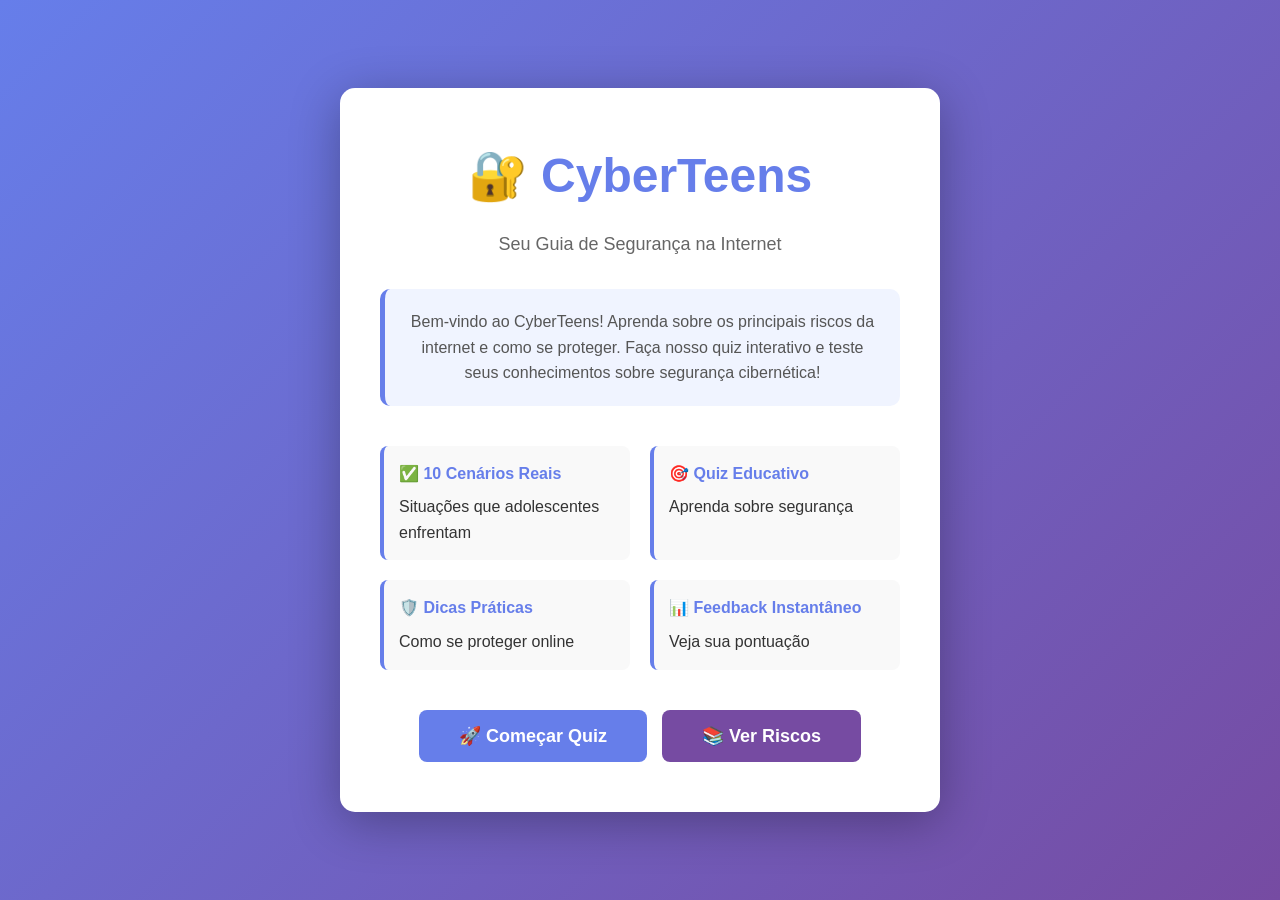
==== index.html @ f378f762 "Dando a base do projeto" ====
<!DOCTYPE html>
<html lang="pt-BR">
<head>
    <link rel="stylesheet" href="style.css">
    <meta charset="UTF-8">
    <meta name="viewport" content="width=device-width, initial-scale=1.0">
    <title>CyberTeens - Segurança na Internet</title>
    <style>
        * {
            margin: 0;
            padding: 0;
            box-sizing: border-box;
        }
        body {
            font-family: 'Arial', sans-serif;
            background: linear-gradient(135deg, #667eea 0%, #764ba2 100%);
            min-height: 100vh;
            display: flex;
            justify-content: center;
            align-items: center;
            padding: 20px;
        }
        .container {
            text-align: center;
            background: white;
            border-radius: 15px;
            box-shadow: 0 10px 50px rgba(0,0,0,0.3);
            padding: 50px 40px;
            max-width: 600px;
        }
        h1 {
            color: #667eea;
            font-size: 48px;
            margin-bottom: 15px;
        }
        .subtitle {
            color: #666;
            font-size: 18px;
            margin-bottom: 30px;
        }
        .description {
            color: #555;
            font-size: 16px;
            line-height: 1.6;
            margin-bottom: 40px;
            background: #f0f4ff;
            padding: 20px;
            border-radius: 10px;
            border-left: 5px solid #667eea;
        }
        .features {
            text-align: left;
            margin-bottom: 40px;
            display: grid;
            grid-template-columns: 1fr 1fr;
            gap: 20px;
        }
        .feature {
            padding: 15px;
            background: #f9f9f9;
            border-radius: 8px;
            border-left: 4px solid #667eea;
        }
        .feature strong {
            color: #667eea;
            display: block;
            margin-bottom: 8px;
        }
        .button-group {
            display: flex;
            gap: 15px;
            justify-content: center;
            flex-wrap: wrap;
        }
        button {
            padding: 15px 40px;
            font-size: 18px;
            border: none;
            border-radius: 8px;
            cursor: pointer;
            transition: all 0.3s;
            font-weight: bold;
        }
        .btn-start {
            background: #667eea;
            color: white;
        }
        .btn-start:hover {
            background: #5568d3;
            transform: translateY(-3px);
            box-shadow: 0 5px 20px rgba(102, 126, 234, 0.4);
        }
        .btn-info {
            background: #764ba2;
            color: white;
        }
        .btn-info:hover {
            background: #653a7a;
            transform: translateY(-3px);
        }
        @media (max-width: 400px) {
            h1 {
                font-size: 36px;
            }
            .features {
                grid-template-columns: 1fr;
            }
        }
    </style>
</head>
<body>
    <div class="container">
        <h1>🔐 CyberTeens</h1>
        <p class="subtitle">Seu Guia de Segurança na Internet</p>
        
        <div class="description">
            Bem-vindo ao CyberTeens! Aprenda sobre os principais riscos da internet e como se proteger. 
            Faça nosso quiz interativo e teste seus conhecimentos sobre segurança cibernética!
        </div>
        
        <div class="features">
            <div class="feature">
                <strong>✅ 10 Cenários Reais</strong>
                Situações que adolescentes enfrentam
            </div>
            <div class="feature">
                <strong>🎯 Quiz Educativo</strong>
                Aprenda sobre segurança
            </div>
            <div class="feature">
                <strong>🛡️ Dicas Práticas</strong>
                Como se proteger online
            </div>
            <div class="feature">
                <strong>📊 Feedback Instantâneo</strong>
                Veja sua pontuação
            </div>
        </div>
        
        <div class="button-group">
            <button class="btn-start" onclick="window.location.href='quiz.html'">🚀 Começar Quiz</button>
            <button class="btn-info" onclick="window.location.href='riscos_ciberneticos.md'">📚 Ver Riscos</button>
        </div>
    </div>
</body>
</html>
---- style.css ----
/* ===== RESET E ESTILO GLOBAL ===== */
* {
    margin: 0;
    padding: 0;
    box-sizing: border-box;
}

html {
    scroll-behavior: smooth;
}

body {
    font-family: 'Segoe UI', Tahoma, Geneva, Verdana, sans-serif;
    line-height: 1.6;
    color: #333;
    background: linear-gradient(135deg, #667eea 0%, #764ba2 100%);
    min-height: 100vh;
}

/* ===== TIPOGRAFIA ===== */
h1, h2, h3, h4, h5, h6 {
    font-weight: 700;
    margin-bottom: 1rem;
}

h1 {
    font-size: 2.5rem;
    color: #667eea;
}

h2 {
    font-size: 2rem;
    color: #764ba2;
}

p {
    margin-bottom: 1rem;
}

/* ===== BOTÕES ===== */
button, .btn {
    display: inline-block;
    padding: 12px 28px;
    border: none;
    border-radius: 8px;
    font-size: 16px;
    font-weight: 600;
    cursor: pointer;
    transition: all 0.3s ease;
    text-decoration: none;
}

button:hover, .btn:hover {
    transform: translateY(-2px);
    box-shadow: 0 5px 15px rgba(0,0,0,0.2);
}

button:active, .btn:active {
    transform: translateY(0);
}

.btn-primary {
    background: #667eea;
    color: white;
}

.btn-primary:hover {
    background: #5568d3;
}

.btn-secondary {
    background: #764ba2;
    color: white;
}

.btn-secondary:hover {
    background: #653a7a;
}

.btn-success {
    background: #4caf50;
    color: white;
}

.btn-success:hover {
    background: #45a049;
}

.btn-danger {
    background: #f44336;
    color: white;
}

.btn-danger:hover {
    background: #da190b;
}

/* ===== CONTAINER ===== */
.container {
    max-width: 1200px;
    margin: 0 auto;
    padding: 0 20px;
}

/* ===== CARDS ===== */
.card {
    background: white;
    border-radius: 12px;
    padding: 24px;
    box-shadow: 0 4px 12px rgba(0,0,0,0.1);
    transition: all 0.3s ease;
}

.card:hover {
    box-shadow: 0 8px 24px rgba(0,0,0,0.15);
    transform: translateY(-2px);
}

/* ===== INPUTS ===== */
input[type="text"],
input[type="email"],
input[type="password"],
input[type="number"],
textarea,
select {
    width: 100%;
    padding: 12px;
    border: 2px solid #ddd;
    border-radius: 6px;
    font-size: 14px;
    font-family: inherit;
    transition: border-color 0.3s;
    margin-bottom: 10px;
}

input[type="text"]:focus,
input[type="email"]:focus,
input[type="password"]:focus,
input[type="number"]:focus,
textarea:focus,
select:focus {
    outline: none;
    border-color: #667eea;
    box-shadow: 0 0 0 3px rgba(102, 126, 234, 0.1);
}

/* ===== CORES DE FUNDO ===== */
.bg-primary {
    background: #667eea;
    color: white;
}

.bg-secondary {
    background: #764ba2;
    color: white;
}

.bg-success {
    background: #d4edda;
    color: #155724;
    border: 1px solid #c3e6cb;
}

.bg-danger {
    background: #f8d7da;
    color: #721c24;
    border: 1px solid #f5c6cb;
}

.bg-warning {
    background: #fff3cd;
    color: #856404;
    border: 1px solid #ffeaa7;
}

.bg-info {
    background: #d1ecf1;
    color: #0c5460;
    border: 1px solid #bee5eb;
}

/* ===== UTILITÁRIOS ===== */
.text-center {
    text-align: center;
}

.text-left {
    text-align: left;
}

.text-right {
    text-align: right;
}

.mt-1 { margin-top: 0.5rem; }
.mt-2 { margin-top: 1rem; }
.mt-3 { margin-top: 1.5rem; }
.mt-4 { margin-top: 2rem; }

.mb-1 { margin-bottom: 0.5rem; }
.mb-2 { margin-bottom: 1rem; }
.mb-3 { margin-bottom: 1.5rem; }
.mb-4 { margin-bottom: 2rem; }

.p-1 { padding: 0.5rem; }
.p-2 { padding: 1rem; }
.p-3 { padding: 1.5rem; }
.p-4 { padding: 2rem; }

.hidden {
    display: none !important;
}

.visible {
    display: block !important;
}

/* ===== ANIMAÇÕES ===== */
@keyframes fadeIn {
    from {
        opacity: 0;
        transform: translateY(10px);
    }
    to {
        opacity: 1;
        transform: translateY(0);
    }
}

@keyframes slideIn {
    from {
        opacity: 0;
        transform: translateX(-20px);
    }
    to {
        opacity: 1;
        transform: translateX(0);
    }
}

@keyframes pulse {
    0%, 100% {
        opacity: 1;
    }
    50% {
        opacity: 0.7;
    }
}

.fade-in {
    animation: fadeIn 0.5s ease;
}

.slide-in {
    animation: slideIn 0.5s ease;
}

.pulse {
    animation: pulse 2s ease infinite;
}

/* ===== RESPONSIVIDADE ===== */
@media (max-width: 768px) {
    h1 {
        font-size: 2rem;
    }

    h2 {
        font-size: 1.5rem;
    }

    button, .btn {
        padding: 10px 20px;
        font-size: 14px;
    }

    .container {
        padding: 0 15px;
    }
}

@media (max-width: 480px) {
    body {
        font-size: 14px;
    }

    h1 {
        font-size: 1.5rem;
    }

    h2 {
        font-size: 1.2rem;
    }

    button, .btn {
        width: 100%;
        padding: 12px;
        font-size: 14px;
    }
}
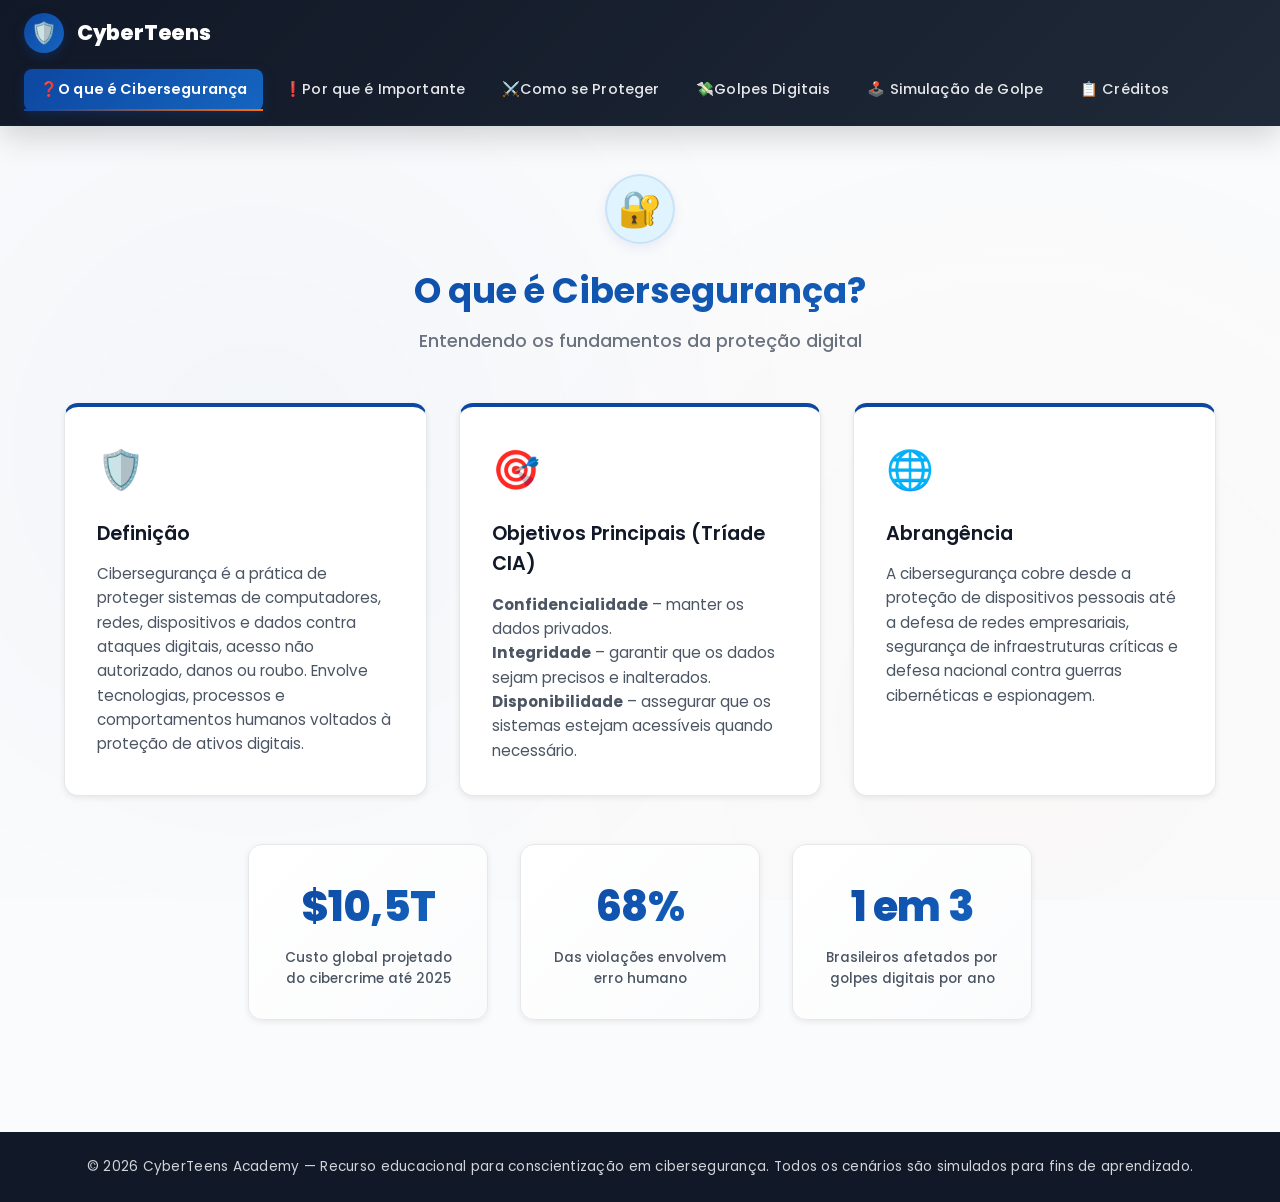
==== commit 88733bda: "feat: add two new challenging game modes (Romance Scam and Fake Giveaway) - Add simulation-data-4.js" ====
--- a/index.html
+++ b/index.html
@@ -1,146 +1,341 @@
 <!DOCTYPE html>
 <html lang="pt-BR">
 <head>
-    <link rel="stylesheet" href="style.css">
     <meta charset="UTF-8">
     <meta name="viewport" content="width=device-width, initial-scale=1.0">
-    <title>CyberTeens - Segurança na Internet</title>
-    <style>
-        * {
-            margin: 0;
-            padding: 0;
-            box-sizing: border-box;
-        }
-        body {
-            font-family: 'Arial', sans-serif;
-            background: linear-gradient(135deg, #667eea 0%, #764ba2 100%);
-            min-height: 100vh;
-            display: flex;
-            justify-content: center;
-            align-items: center;
-            padding: 20px;
-        }
-        .container {
-            text-align: center;
-            background: white;
-            border-radius: 15px;
-            box-shadow: 0 10px 50px rgba(0,0,0,0.3);
-            padding: 50px 40px;
-            max-width: 600px;
-        }
-        h1 {
-            color: #667eea;
-            font-size: 48px;
-            margin-bottom: 15px;
-        }
-        .subtitle {
-            color: #666;
-            font-size: 18px;
-            margin-bottom: 30px;
-        }
-        .description {
-            color: #555;
-            font-size: 16px;
-            line-height: 1.6;
-            margin-bottom: 40px;
-            background: #f0f4ff;
-            padding: 20px;
-            border-radius: 10px;
-            border-left: 5px solid #667eea;
-        }
-        .features {
-            text-align: left;
-            margin-bottom: 40px;
-            display: grid;
-            grid-template-columns: 1fr 1fr;
-            gap: 20px;
-        }
-        .feature {
-            padding: 15px;
-            background: #f9f9f9;
-            border-radius: 8px;
-            border-left: 4px solid #667eea;
-        }
-        .feature strong {
-            color: #667eea;
-            display: block;
-            margin-bottom: 8px;
-        }
-        .button-group {
-            display: flex;
-            gap: 15px;
-            justify-content: center;
-            flex-wrap: wrap;
-        }
-        button {
-            padding: 15px 40px;
-            font-size: 18px;
-            border: none;
-            border-radius: 8px;
-            cursor: pointer;
-            transition: all 0.3s;
-            font-weight: bold;
-        }
-        .btn-start {
-            background: #667eea;
-            color: white;
-        }
-        .btn-start:hover {
-            background: #5568d3;
-            transform: translateY(-3px);
-            box-shadow: 0 5px 20px rgba(102, 126, 234, 0.4);
-        }
-        .btn-info {
-            background: #764ba2;
-            color: white;
-        }
-        .btn-info:hover {
-            background: #653a7a;
-            transform: translateY(-3px);
-        }
-        @media (max-width: 400px) {
-            h1 {
-                font-size: 36px;
-            }
-            .features {
-                grid-template-columns: 1fr;
-            }
-        }
-    </style>
+    <title>Segurança Digital | Guia Acadêmico</title>
+    <link rel="stylesheet" href="./css/base.css">
+    <link rel="stylesheet" href="./css/navbar.css">
+    <link rel="stylesheet" href="./css/components.css">
+    <link rel="stylesheet" href="./css/simulation.css">
+    <link rel="stylesheet" href="./css/responsive.css">
+    <link rel="stylesheet" href="./css/credits.css">
 </head>
+
 <body>
-    <div class="container">
-        <h1>🔐 CyberTeens</h1>
-        <p class="subtitle">Seu Guia de Segurança na Internet</p>
-        
-        <div class="description">
-            Bem-vindo ao CyberTeens! Aprenda sobre os principais riscos da internet e como se proteger. 
-            Faça nosso quiz interativo e teste seus conhecimentos sobre segurança cibernética!
+
+    <!-- ── NAVEGAÇÃO ─────────────────────────────── -->
+    <nav class="navbar" role="navigation" aria-label="Navegação principal">
+        <div class="logo">
+            <div class="shield-icon">🛡️</div>
+            <span>CyberTeens</span>
         </div>
-        
-        <div class="features">
-            <div class="feature">
-                <strong>✅ 10 Cenários Reais</strong>
-                Situações que adolescentes enfrentam
-            </div>
-            <div class="feature">
-                <strong>🎯 Quiz Educativo</strong>
-                Aprenda sobre segurança
-            </div>
-            <div class="feature">
-                <strong>🛡️ Dicas Práticas</strong>
-                Como se proteger online
-            </div>
-            <div class="feature">
-                <strong>📊 Feedback Instantâneo</strong>
-                Veja sua pontuação
-            </div>
-        </div>
-        
-        <div class="button-group">
-            <button class="btn-start" onclick="window.location.href='quiz.html'">🚀 Começar Quiz</button>
-            <button class="btn-info" onclick="window.location.href='riscos_ciberneticos.md'">📚 Ver Riscos</button>
-        </div>
-    </div>
+        <button class="hamburger" id="hamburger" aria-label="Abrir menu" aria-expanded="false">
+            <span></span><span></span><span></span>
+        </button>
+        <ul class="nav-links" id="navLinks">
+            <li><a href="#o-que-e" data-page="o-que-e" class="active">❓O que é Cibersegurança</a></li>
+            <li><a href="#importancia" data-page="importancia">❗Por que é Importante</a></li>
+            <li><a href="#protecao" data-page="protecao">⚔️Como se Proteger</a></li>
+            <li><a href="#golpes" data-page="golpes">💸Golpes Digitais</a></li>
+            <li><a href="simulacao.html">🕹️ Simulação de Golpe</a></li>
+            <li><a href="#creditos" data-page="creditos">📋 Créditos</a></li>
+        </ul>
+    </nav>
+
+    <!-- ── CONTEÚDO PRINCIPAL ────────────────────── -->
+    <main class="main-content" id="mainContent">
+
+        <!-- PÁGINA 1: O que é Cibersegurança -->
+        <section class="page-section active" id="page-o-que-e" data-page="o-que-e">
+            <div class="section-header">
+                <div class="icon-circle" style="background:#e0f4ff;">🔐</div>
+                <h2>O que é Cibersegurança?</h2>
+                <p class="subtitle">Entendendo os fundamentos da proteção digital</p>
+            </div>
+            <div class="cards-grid">
+                <div class="card accent-top">
+                    <span class="card-icon">🛡️</span>
+                    <h3>Definição</h3>
+                    <p>Cibersegurança é a prática de proteger sistemas de computadores, redes, dispositivos e dados
+                        contra ataques digitais, acesso não autorizado, danos ou roubo. Envolve tecnologias, processos e
+                        comportamentos humanos voltados à proteção de ativos digitais.</p>
+                </div>
+                <div class="card accent-top">
+                    <span class="card-icon">🎯</span>
+                    <h3>Objetivos Principais (Tríade CIA)</h3>
+                    <p><strong>Confidencialidade</strong> – manter os dados privados.<br>
+                        <strong>Integridade</strong> – garantir que os dados sejam precisos e inalterados.<br>
+                        <strong>Disponibilidade</strong> – assegurar que os sistemas estejam acessíveis quando
+                        necessário.
+                    </p>
+                </div>
+                <div class="card accent-top">
+                    <span class="card-icon">🌐</span>
+                    <h3>Abrangência</h3>
+                    <p>A cibersegurança cobre desde a proteção de dispositivos pessoais até a defesa de redes
+                        empresariais, segurança de infraestruturas críticas e defesa nacional contra guerras
+                        cibernéticas e espionagem.</p>
+                </div>
+            </div>
+            <div class="stats-row">
+                <div class="stat-box">
+                    <div class="stat-number">$10,5T</div>
+                    <div class="stat-label">Custo global projetado do cibercrime até 2025</div>
+                </div>
+                <div class="stat-box">
+                    <div class="stat-number">68%</div>
+                    <div class="stat-label">Das violações envolvem erro humano</div>
+                </div>
+                <div class="stat-box">
+                    <div class="stat-number">1 em 3</div>
+                    <div class="stat-label">Brasileiros afetados por golpes digitais por ano</div>
+                </div>
+            </div>
+        </section>
+
+        <!-- PÁGINA 2: Por que a Cibersegurança é Importante -->
+        <section class="page-section" id="page-importancia" data-page="importancia">
+            <div class="section-header">
+                <div class="icon-circle" style="background:#fff3e0;">🌍</div>
+                <h2>Por que a Cibersegurança é Importante</h2>
+                <p class="subtitle">Impacto real e os riscos da segurança digital</p>
+            </div>
+            <div class="cards-grid">
+                <div class="card warning-top">
+                    <span class="card-icon">🏦</span>
+                    <h3>Proteção Financeira</h3>
+                    <p>Ataques cibernéticos custam bilhões a empresas e indivíduos anualmente. Ransomware, fraudes e
+                        vazamentos de dados podem esvaziar contas bancárias, destruir empresas e arruinar finanças
+                        pessoais.</p>
+                </div>
+                <div class="card warning-top">
+                    <span class="card-icon">🏥</span>
+                    <h3>Infraestrutura Crítica</h3>
+                    <p>Hospitais, redes de energia, sistemas de água e transportes dependem de sistemas digitais
+                        seguros. Uma única violação pode interromper serviços essenciais e colocar vidas em risco.</p>
+                </div>
+                <div class="card warning-top">
+                    <span class="card-icon">🔒</span>
+                    <h3>Privacidade Pessoal</h3>
+                    <p>Seus dados pessoais — fotos, mensagens, registros de saúde e localização — precisam ser
+                        protegidos de ladrões de identidade, perseguidores e criminosos que exploram informações
+                        expostas.</p>
+                </div>
+                <div class="card warning-top">
+                    <span class="card-icon">🏛️</span>
+                    <h3>Segurança Nacional</h3>
+                    <p>Ataques cibernéticos patrocinados por Estados visam agências governamentais, sistemas de defesa e
+                        infraestrutura eleitoral. A cibersegurança é hoje um pilar da estratégia de defesa nacional.</p>
+                </div>
+            </div>
+        </section>
+
+        <!-- PÁGINA 3: Como se Proteger -->
+        <section class="page-section" id="page-protecao" data-page="protecao">
+            <div class="section-header">
+                <div class="icon-circle" style="background:#e8f5e9;">✅</div>
+                <h2>Como se Proteger</h2>
+                <p class="subtitle">Medidas práticas que todos devem adotar</p>
+            </div>
+            <ul class="tip-list">
+                <li>
+                    <div class="tip-num">1</div>
+                    <div class="tip-content">
+                        <h4>Use Senhas Fortes e Únicas</h4>
+                        <p>Crie senhas com 12+ caracteres combinando letras, números e símbolos. Nunca reutilize senhas
+                            em contas diferentes. Considere usar um gerenciador de senhas confiável.</p>
+                    </div>
+                </li>
+                <li>
+                    <div class="tip-num">2</div>
+                    <div class="tip-content">
+                        <h4>Ative a Autenticação em Dois Fatores (2FA)</h4>
+                        <p>Adicione uma segunda etapa de verificação — como um código enviado ao celular — em todas as
+                            contas importantes. O 2FA bloqueia 99% dos ataques automatizados.</p>
+                    </div>
+                </li>
+                <li>
+                    <div class="tip-num">3</div>
+                    <div class="tip-content">
+                        <h4>Mantenha os Softwares Atualizados</h4>
+                        <p>Instale atualizações de segurança imediatamente em todos os dispositivos. Softwares
+                            desatualizados contêm vulnerabilidades conhecidas que atacantes exploram ativamente.</p>
+                    </div>
+                </li>
+                <li>
+                    <div class="tip-num">4</div>
+                    <div class="tip-content">
+                        <h4>Desconfie de Mensagens Não Solicitadas</h4>
+                        <p>Não confie em e-mails, SMS ou ligações inesperadas pedindo informações pessoais. Verifique o
+                            remetente por meio de um canal confiável e separado.</p>
+                    </div>
+                </li>
+                <li>
+                    <div class="tip-num">5</div>
+                    <div class="tip-content">
+                        <h4>Verifique as URLs dos Sites</h4>
+                        <p>Antes de inserir dados sensíveis, confirme que a URL começa com <strong>https://</strong> e
+                            corresponde exatamente ao domínio oficial — fique atento a pequenas diferenças de grafia.
+                        </p>
+                    </div>
+                </li>
+                <li>
+                    <div class="tip-num">6</div>
+                    <div class="tip-content">
+                        <h4>Faça Backup dos Seus Dados Regularmente</h4>
+                        <p>Mantenha cópias offline dos arquivos importantes. Em um ataque de ransomware, ter backup
+                            significa que você não precisará pagar para recuperar seus dados.</p>
+                    </div>
+                </li>
+            </ul>
+        </section>
+
+        <!-- PÁGINA 4: Golpes Digitais -->
+        <section class="page-section" id="page-golpes" data-page="golpes">
+            <div class="section-header">
+                <div class="icon-circle" style="background:#fce4ec;">⚠️</div>
+                <h2>Golpes Digitais</h2>
+                <p class="subtitle">Tipos comuns de fraude online e como reconhecê-los</p>
+            </div>
+            <div class="cards-grid">
+                <div class="scam-type-card">
+                    <div class="scam-badge">🎣</div>
+                    <div>
+                        <h4>Phishing</h4>
+                        <p>E-mails ou mensagens fraudulentas que parecem ser de fontes confiáveis, criadas para
+                            enganá-lo e roubar senhas, números de cartão de crédito ou outros dados sensíveis.</p>
+                        <span class="warning-tag">⚠️ Vetor de ataque mais comum</span>
+                    </div>
+                </div>
+                <div class="scam-type-card">
+                    <div class="scam-badge">🎭</div>
+                    <div>
+                        <h4>Engenharia Social</h4>
+                        <p>Manipulação psicológica que explora a confiança humana. Os golpistas podem se passar por
+                            colegas, suporte técnico ou familiares para obter acesso ou informações.</p>
+                        <span class="warning-tag">⚠️ Explora a psicologia humana</span>
+                    </div>
+                </div>
+                <div class="scam-type-card">
+                    <div class="scam-badge">🕸️</div>
+                    <div>
+                        <h4>Sites Falsos</h4>
+                        <p>Sites falsificados que imitam os legítimos (bancos, lojas, portais governamentais) para
+                            roubar credenciais ou dados de pagamento. Sempre verifique a URL com cuidado.</p>
+                        <span class="warning-tag">⚠️ Verifique HTTPS e o domínio correto</span>
+                    </div>
+                </div>
+                <div class="scam-type-card">
+                    <div class="scam-badge">📈</div>
+                    <div>
+                        <h4>Golpes de Investimento e Cripto</h4>
+                        <p>Fraudadores prometem altos retornos com baixo risco, usando plataformas falsas ou esquemas
+                            Ponzi. Uma vez que você deposita, o saque se torna impossível.</p>
+                        <span class="warning-tag">⚠️ "Bom demais para ser verdade"</span>
+                    </div>
+                </div>
+                <div class="scam-type-card">
+                    <div class="scam-badge">📞</div>
+                    <div>
+                        <h4>Golpes de Suporte Técnico</h4>
+                        <p>Golpistas ligam dizendo ser da Microsoft, Apple ou operadora, afirmando que seu dispositivo
+                            está infectado. Eles pedem acesso remoto ou pagamento por reparos falsos.</p>
+                        <span class="warning-tag">⚠️ Empresas legítimas não ligam sem aviso</span>
+                    </div>
+                </div>
+                <div class="scam-type-card">
+                    <div class="scam-badge">💔</div>
+                    <div>
+                        <h4>Golpes Românticos</h4>
+                        <p>Golpistas constroem relacionamentos falsos online para ganhar confiança e depois pedem
+                            dinheiro para emergências, viagens ou investimentos. As vítimas perdem bilhões anualmente.
+                        </p>
+                        <span class="warning-tag">⚠️ Nunca envie dinheiro a quem só conhece online</span>
+                    </div>
+                </div>
+            </div>
+        </section>
+
+        <!-- PÁGINA 5: Créditos -->
+        <section class="page-section" id="page-creditos" data-page="creditos">
+            <div class="section-header">
+                <div class="icon-circle" style="background:#e8e5f5;">📋</div>
+                <h2>Créditos do Projeto</h2>
+                <p class="subtitle">Equipe responsável pelo desenvolvimento deste recurso educacional</p>
+            </div>
+
+            <div class="project-about">
+                <h3>Sobre o Projeto</h3>
+                <p>
+                    Este site foi desenvolvido como parte de um trabalho acadêmico com o objetivo de
+                    conscientizar sobre cibersegurança e golpes digitais. Através de conteúdo informativo
+                    e simulações interativas, buscamos educar o público sobre práticas seguras online.
+                </p>
+            </div>
+
+            <h3 class="team-title">Nossa Equipe</h3>
+            <div class="authors-grid">
+                <!-- Autor 1 -->
+                <div class="author-card">
+                    <div class="author-photo">
+                        <img src="./images/bruno.jpeg" alt="Foto do Autor 1" class="author-img">
+                    </div>
+                    <span class="author-name">Bruno</span>
+                    <span class="author-role">Autor</span>
+                </div>
+                <!-- Autor 2 -->
+                <div class="author-card">
+                    <div class="author-photo">
+                        <img src="./images/diobel.jpeg" alt="Foto do Autor 2" class="author-img">
+                    </div>
+                    <span class="author-name">Diobel</span>
+                    <span class="author-role">Autor</span>
+                </div>
+                <!-- Autor 3 -->
+                <div class="author-card">
+                    <div class="author-photo">
+                        <img src="./images/luana.jpeg" alt="Foto do Autor 3" class="author-img">
+                    </div>
+                    <span class="author-name">Luana</span>
+                    <span class="author-role">Autor</span>
+                </div>
+                <!-- Autor 4 -->
+                <div class="author-card">
+                    <div class="author-photo">
+                        <img src="./images/luis.jpg" alt="Foto do Autor 4" class="author-img">
+                    </div>
+                    <span class="author-name">Luis</span>
+                    <span class="author-role">Autor</span>
+                </div>
+                <!-- Autor 5 -->
+                <div class="author-card">
+                    <div class="author-photo">
+                        <img src="./images/lucas.jpg" alt="Foto do Autor 5" class="author-img">
+                    </div>
+                    <span class="author-name">Lucas</span>
+                    <span class="author-role">Autor</span>
+                </div>
+                <!-- Autor 6 -->
+                <div class="author-card">
+                    <div class="author-photo">
+                        <img src="./images/mateus.jpeg" alt="Foto do Autor 6" class="author-img">
+                    </div>
+                    <span class="author-name">Mateus</span>
+                    <span class="author-role">Autor</span>
+                </div>
+                <!-- Autor 7 -->
+                <div class="author-card">
+                    <div class="author-photo">
+                        <img src="./images/otavio.jpeg" alt="Foto do Autor 7" class="author-img">
+                    </div>
+                    <span class="author-name">Otávio</span>
+                    <span class="author-role">Autor</span>
+                </div>
+            </div>
+        </section>
+
+    </main>
+
+    <!-- ── RODAPÉ ─────────────────────────────────── -->
+    <footer class="site-footer">
+        <p>&copy; 2026 CyberTeens Academy &mdash; Recurso educacional para conscientização em cibersegurança. Todos os
+            cenários são simulados para fins de aprendizado.</p>
+    </footer>
+
+    <script src="./js/navigation.js"></script>
+    <script src="./js/main.js"></script>
+    <script src="./js/menu.js"></script>
 </body>
-</html>     +
+</html>
--- a/css/base.css
+++ b/css/base.css
@@ -0,0 +1,185 @@
+/* ================================================================
+   BASE.CSS — Variáveis de design, reset e estilos globais
+   CyberTeens Academy | Refatorado para Design Autêntico
+   ================================================================ */
+
+@import url('https://fonts.googleapis.com/css2?family=Poppins:wght@400;500;600;700;800&family=IBM+Plex+Mono:wght@400;600&display=swap');
+
+:root {
+    /* Paleta primária — Cibersegurança moderno */
+    --primary:      #0d47a1;      /* Azul profundo */
+    --primary-alt:  #1565c0;      /* Azul claro */
+    --accent:       #ff6f00;      /* Laranja vibrante */
+    --accent-light: #ffb74d;      /* Laranja claro */
+    --success:      #00897b;      /* Teal escuro */
+    --success-light:#26a69a;      /* Teal claro */
+    --danger:       #c62828;      /* Vermelho escuro */
+    --danger-light: #ef5350;      /* Vermelho claro */
+    --white:        #ffffff;
+
+    /* Escala de cinza refinada */
+    --gray-50:  #fafbfc;
+    --gray-100: #f3f4f6;
+    --gray-150: #eef0f5;
+    --gray-200: #e5e7eb;
+    --gray-300: #d1d5db;
+    --gray-400: #9ca3af;
+    --gray-500: #6b7280;
+    --gray-600: #4b5563;
+    --gray-700: #374151;
+    --gray-800: #1f2937;
+    --gray-900: #111827;
+
+    /* Sombras modernizadas */
+    --shadow-xs:  0 1px 2px rgba(0, 0, 0, 0.05);
+    --shadow-sm:  0 2px 6px rgba(0, 0, 0, 0.08);
+    --shadow-md:  0 6px 16px rgba(0, 0, 0, 0.1);
+    --shadow-lg:  0 12px 28px rgba(0, 0, 0, 0.15);
+    --shadow-xl:  0 20px 48px rgba(0, 0, 0, 0.2);
+    --shadow-focus: 0 0 0 3px rgba(13, 71, 161, 0.15);
+
+    /* Border-radius */
+    --radius-sm: 6px;
+    --radius:    10px;
+    --radius-lg: 14px;
+    --radius-xl: 18px;
+    --radius-2xl: 24px;
+
+    /* Transições */
+    --transition-fast: 0.15s cubic-bezier(0.4, 0, 0.2, 1);
+    --transition: 0.25s cubic-bezier(0.4, 0, 0.2, 1);
+    --transition-slow: 0.4s cubic-bezier(0.4, 0, 0.2, 1);
+
+    /* Tipografia — Fonts caracterizadas */
+    --font-display: 'Poppins', -apple-system, BlinkMacSystemFont, 'Segoe UI', sans-serif;
+    --font-body: 'Poppins', -apple-system, BlinkMacSystemFont, 'Segoe UI', sans-serif;
+    --font-mono: 'IBM Plex Mono', 'SF Mono', 'Cascadia Code', monospace;
+}
+
+/* ── RESET GLOBAL ──────────────────────────────────── */
+*, *::before, *::after {
+    margin: 0;
+    padding: 0;
+    box-sizing: border-box;
+}
+
+html {
+    scroll-behavior: smooth;
+    font-size: 16px;
+}
+
+body {
+    font-family: var(--font-body);
+    background: var(--gray-50);
+    color: var(--gray-800);
+    line-height: 1.6;
+    min-height: 100vh;
+    display: flex;
+    flex-direction: column;
+    margin: 0;
+    position: relative;
+    overflow-x: hidden;
+    -webkit-font-smoothing: antialiased;
+    -moz-osx-font-smoothing: grayscale;
+}
+
+/* Padrão de fundo sutil */
+body::before {
+    content: '';
+    position: fixed;
+    top: 0;
+    left: 0;
+    width: 100%;
+    height: 100%;
+    background: 
+        radial-gradient(circle at 20% 50%, rgba(13, 71, 161, 0.03) 0%, transparent 50%),
+        radial-gradient(circle at 80% 80%, rgba(255, 111, 0, 0.02) 0%, transparent 50%);
+    pointer-events: none;
+    z-index: 0;
+}
+
+/* ── CONTEÚDO PRINCIPAL ────────────────────────────– */
+.main-content {
+    flex: 1;
+    max-width: 1200px;
+    width: 100%;
+    margin: 0 auto;
+    padding: 3rem 1.5rem 4rem;
+    position: relative;
+    z-index: 1;
+}
+
+/* ── SEÇÕES DE PÁGINA ──────────────────────────────── */
+.page-section {
+    display: none;
+    animation: fadeSlideIn 0.5s cubic-bezier(0.4, 0, 0.2, 1) forwards;
+}
+
+.page-section.active {
+    display: block;
+}
+
+@keyframes fadeSlideIn {
+    from {
+        opacity: 0;
+        transform: translateY(20px);
+    }
+    to {
+        opacity: 1;
+        transform: translateY(0);
+    }
+}
+
+/* ── CABEÇALHO DE SEÇÃO ────────────────────────────– */
+.section-header {
+    text-align: center;
+    margin-bottom: 3rem;
+    animation: fadeSlideIn 0.5s ease-out;
+}
+
+.section-header .icon-circle {
+    display: inline-flex;
+    align-items: center;
+    justify-content: center;
+    width: 70px;
+    height: 70px;
+    border-radius: 50%;
+    font-size: 2.2rem;
+    margin-bottom: 1.2rem;
+    background: linear-gradient(135deg, rgba(13, 71, 161, 0.08) 0%, rgba(255, 111, 0, 0.08) 100%);
+    border: 2px solid rgba(13, 71, 161, 0.1);
+    box-shadow: 0 4px 12px rgba(13, 71, 161, 0.08);
+    transition: all var(--transition);
+}
+
+.section-header .icon-circle:hover {
+    transform: scale(1.1) rotate(5deg);
+    border-color: rgba(13, 71, 161, 0.2);
+}
+
+.section-header h2 {
+    font-size: 2.2rem;
+    color: var(--gray-900);
+    margin-bottom: 0.5rem;
+    background: linear-gradient(135deg, var(--primary) 0%, var(--primary-alt) 100%);
+    -webkit-background-clip: text;
+    -webkit-text-fill-color: transparent;
+    background-clip: text;
+}
+
+.section-header .subtitle {
+    color: var(--gray-500);
+    font-size: 1.1rem;
+    font-weight: 500;
+}
+
+/* ── RODAPÉ ────────────────────────────────────────– */
+.site-footer {
+    background: var(--gray-900);
+    color: var(--gray-300);
+    text-align: center;
+    padding: 1.5rem;
+    font-size: 0.85rem;
+    letter-spacing: 0.02em;
+    margin-top: auto;
+}
--- a/css/navbar.css
+++ b/css/navbar.css
@@ -0,0 +1,179 @@
+/* ================================================================
+   NAVBAR.CSS — Estilos modernos da barra de navegação
+   CyberTeens Academy | Design Refatorado
+   ================================================================ */
+
+.navbar {
+    background: linear-gradient(135deg, var(--gray-900) 0%, var(--gray-800) 100%);
+    padding: 0.8rem 1.5rem;
+    position: sticky;
+    top: 0;
+    z-index: 1000;
+    box-shadow: var(--shadow-lg);
+    display: flex;
+    align-items: center;
+    justify-content: space-between;
+    min-height: 70px;
+    height: auto;
+    flex-wrap: wrap;
+    gap: 1rem;
+    border-bottom: 2px solid rgba(13, 71, 161, 0.1);
+}
+
+/* ── LOGO ──────────────────────────────────────────– */
+.navbar .logo {
+    display: flex;
+    align-items: center;
+    gap: 0.8rem;
+    color: var(--white);
+    font-weight: 800;
+    font-size: 1.3rem;
+    white-space: nowrap;
+    letter-spacing: -0.01em;
+    text-decoration: none;
+    transition: all var(--transition);
+}
+
+.navbar .logo:hover {
+    transform: scale(1.05);
+}
+
+.navbar .logo .shield-icon {
+    width: 40px;
+    height: 40px;
+    background: linear-gradient(135deg, var(--primary) 0%, var(--primary-alt) 100%);
+    border-radius: 50%;
+    display: flex;
+    align-items: center;
+    justify-content: center;
+    font-size: 1.3rem;
+    flex-shrink: 0;
+    box-shadow: 0 4px 12px rgba(13, 71, 161, 0.3);
+}
+
+/* ── LINKS DE NAVEGAÇÃO ────────────────────────────– */
+.nav-links {
+    display: flex;
+    list-style: none;
+    gap: 0.3rem;
+    flex-wrap: wrap;
+    justify-content: flex-end;
+    margin: 0;
+    align-items: center;
+}
+
+.nav-links li a {
+    display: block;
+    color: var(--gray-200);
+    text-decoration: none;
+    padding: 0.6rem 1rem;
+    border-radius: 8px;
+    font-size: 0.9rem;
+    font-weight: 500;
+    transition: all var(--transition-fast);
+    white-space: nowrap;
+    letter-spacing: 0.01em;
+    position: relative;
+}
+
+.nav-links li a::before {
+    content: '';
+    position: absolute;
+    bottom: 0;
+    left: 0;
+    width: 0;
+    height: 2px;
+    background: linear-gradient(90deg, var(--primary) 0%, var(--accent) 100%);
+    transition: width var(--transition-fast);
+}
+
+.nav-links li a:hover {
+    background: rgba(255, 255, 255, 0.1);
+    color: #fff;
+}
+
+.nav-links li a:hover::before {
+    width: 100%;
+}
+
+.nav-links li a.active {
+    background: linear-gradient(135deg, var(--primary) 0%, var(--primary-alt) 100%);
+    color: #fff;
+    font-weight: 600;
+    box-shadow: 0 4px 12px rgba(13, 71, 161, 0.3);
+}
+
+.nav-links li a.active::before {
+    width: 100%;
+}
+
+/* ── BOTÃO HAMBÚRGUER (mobile) ─────────────────────– */
+.hamburger {
+    display: none;
+    background: none;
+    border: none;
+    cursor: pointer;
+    flex-direction: column;
+    gap: 6px;
+    padding: 8px;
+    z-index: 1001;
+    transition: all var(--transition);
+}
+
+.hamburger span {
+    display: block;
+    width: 24px;
+    height: 2.5px;
+    background: var(--white);
+    border-radius: 2px;
+    transition: all var(--transition-fast);
+    transform-origin: center;
+}
+
+/* Animação do ícone X quando o menu está aberto */
+.hamburger.open span:nth-child(1) {
+    transform: rotate(45deg) translate(8px, 8px);
+}
+
+.hamburger.open span:nth-child(2) {
+    opacity: 0;
+}
+
+.hamburger.open span:nth-child(3) {
+    transform: rotate(-45deg) translate(7px, -6px);
+}
+
+/* Responsividade */
+@media (max-width: 768px) {
+    .navbar {
+        min-height: 60px;
+        padding: 0.6rem 1rem;
+    }
+
+    .hamburger {
+        display: flex;
+    }
+
+    .nav-links {
+        display: none;
+        position: absolute;
+        top: 100%;
+        left: 0;
+        right: 0;
+        flex-direction: column;
+        background: var(--gray-900);
+        gap: 0;
+        border-bottom: 1px solid rgba(13, 71, 161, 0.1);
+        box-shadow: var(--shadow-lg);
+    }
+
+    .nav-links.show {
+        display: flex;
+    }
+
+    .nav-links li a {
+        width: 100%;
+        padding: 0.8rem 1.5rem;
+        border-radius: 0;
+    }
+}
--- a/css/components.css
+++ b/css/components.css
@@ -0,0 +1,262 @@
+/* ================================================================
+   COMPONENTS.CSS — Cards, listas, estatísticas e componentes
+   CyberTeens Academy | Design Refatorado
+   ================================================================ */
+
+/* ── GRID DE CARDS ─────────────────────────────────– */
+.cards-grid {
+    display: grid;
+    grid-template-columns: repeat(auto-fit, minmax(300px, 1fr));
+    gap: 2rem;
+    margin: 2rem 0;
+}
+
+/* ── CARD GENÉRICO ─────────────────────────────────– */
+.card {
+    background: var(--white);
+    border-radius: var(--radius-lg);
+    padding: 2rem;
+    box-shadow: var(--shadow-sm);
+    border: 1px solid var(--gray-200);
+    transition: all var(--transition);
+    position: relative;
+    overflow: hidden;
+    display: flex;
+    flex-direction: column;
+    gap: 0.8rem;
+}
+
+.card::after {
+    content: '';
+    position: absolute;
+    top: 0;
+    left: 0;
+    right: 0;
+    height: 4px;
+    background: linear-gradient(90deg, var(--primary) 0%, var(--primary-alt) 100%);
+    transform: scaleX(0);
+    transform-origin: left;
+    transition: transform var(--transition);
+}
+
+.card:hover {
+    box-shadow: var(--shadow-lg);
+    transform: translateY(-6px);
+    border-color: var(--primary);
+}
+
+.card:hover::after {
+    transform: scaleX(1);
+}
+
+.card .card-icon {
+    font-size: 2.4rem;
+    display: block;
+    margin-bottom: 0.3rem;
+}
+
+.card h3 {
+    font-size: 1.2rem;
+    color: var(--gray-900);
+    margin: 0;
+    font-weight: 600;
+}
+
+.card p {
+    color: var(--gray-600);
+    font-size: 0.95rem;
+    line-height: 1.6;
+    margin: 0;
+}
+
+/* Variantes de borda superior (para compatibilidade) */
+.card.accent-top  { border-top: 4px solid var(--primary); }
+.card.warning-top { border-top: 4px solid var(--danger);  }
+
+/* ── LISTA DE DICAS ────────────────────────────────– */
+.tip-list {
+    list-style: none;
+    display: flex;
+    flex-direction: column;
+    gap: 1.2rem;
+}
+
+.tip-list li {
+    background: var(--white);
+    border-radius: var(--radius-lg);
+    padding: 1.5rem;
+    display: flex;
+    align-items: flex-start;
+    gap: 1.2rem;
+    box-shadow: var(--shadow-sm);
+    border: 1px solid var(--gray-200);
+    transition: all var(--transition);
+    position: relative;
+    overflow: hidden;
+}
+
+.tip-list li::before {
+    content: '';
+    position: absolute;
+    left: 0;
+    top: 0;
+    bottom: 0;
+    width: 4px;
+    background: linear-gradient(180deg, var(--success) 0%, var(--success-light) 100%);
+    transform: scaleY(0);
+    transform-origin: top;
+    transition: transform var(--transition);
+}
+
+.tip-list li:hover {
+    box-shadow: var(--shadow-md);
+    transform: translateX(4px);
+}
+
+.tip-list li:hover::before {
+    transform: scaleY(1);
+}
+
+.tip-list li .tip-num {
+    flex-shrink: 0;
+    width: 40px;
+    height: 40px;
+    border-radius: 50%;
+    background: linear-gradient(135deg, var(--success) 0%, var(--success-light) 100%);
+    color: #fff;
+    display: flex;
+    align-items: center;
+    justify-content: center;
+    font-weight: 700;
+    font-size: 1rem;
+    box-shadow: 0 4px 12px rgba(0, 137, 123, 0.2);
+}
+
+.tip-list li .tip-content h4 {
+    font-size: 1.05rem;
+    color: var(--gray-900);
+    margin: 0 0 0.3rem 0;
+    font-weight: 600;
+}
+
+.tip-list li .tip-content p {
+    font-size: 0.9rem;
+    color: var(--gray-600);
+    margin: 0;
+}
+
+/* ── CARD DE TIPO DE GOLPE ─────────────────────────– */
+.scam-type-card {
+    background: var(--white);
+    border-radius: var(--radius-lg);
+    padding: 1.8rem;
+    box-shadow: var(--shadow-sm);
+    border: 1px solid var(--gray-200);
+    transition: all var(--transition);
+    display: flex;
+    gap: 1.2rem;
+    align-items: flex-start;
+    position: relative;
+    overflow: hidden;
+}
+
+.scam-type-card::before {
+    content: '';
+    position: absolute;
+    left: 0;
+    top: 0;
+    width: 4px;
+    height: 0;
+    background: linear-gradient(180deg, var(--danger) 0%, var(--danger-light) 100%);
+    transition: height var(--transition);
+}
+
+.scam-type-card:hover {
+    box-shadow: var(--shadow-md);
+    transform: translateY(-4px);
+    border-color: var(--danger);
+}
+
+.scam-type-card:hover::before {
+    height: 100%;
+}
+
+.scam-type-card .scam-badge {
+    flex-shrink: 0;
+    width: 52px;
+    height: 52px;
+    border-radius: var(--radius);
+    display: flex;
+    align-items: center;
+    justify-content: center;
+    font-size: 1.8rem;
+    background: rgba(198, 40, 40, 0.1);
+    color: var(--danger);
+}
+
+.scam-type-card h4 {
+    font-weight: 600;
+    color: var(--gray-900);
+    margin: 0 0 0.3rem 0;
+}
+
+.scam-type-card p {
+    font-size: 0.9rem;
+    color: var(--gray-600);
+    margin: 0;
+}
+
+.scam-type-card .warning-tag {
+    display: inline-block;
+    background: rgba(255, 111, 0, 0.15);
+    color: var(--accent);
+    font-size: 0.75rem;
+    padding: 0.3rem 0.7rem;
+    border-radius: 12px;
+    margin-top: 0.6rem;
+    font-weight: 600;
+}
+
+/* ── LINHA DE ESTATÍSTICAS ─────────────────────────– */
+.stats-row {
+    display: flex;
+    gap: 2rem;
+    flex-wrap: wrap;
+    justify-content: center;
+    margin: 3rem 0;
+}
+
+.stat-box {
+    background: linear-gradient(135deg, var(--white) 0%, var(--gray-50) 100%);
+    border-radius: var(--radius-lg);
+    padding: 1.8rem 2rem;
+    text-align: center;
+    box-shadow: var(--shadow-sm);
+    border: 1px solid var(--gray-200);
+    min-width: 160px;
+    flex: 1;
+    max-width: 240px;
+    transition: all var(--transition);
+}
+
+.stat-box:hover {
+    box-shadow: var(--shadow-md);
+    transform: translateY(-4px);
+}
+
+.stat-box .stat-number {
+    font-size: 2.6rem;
+    font-weight: 800;
+    background: linear-gradient(135deg, var(--primary) 0%, var(--primary-alt) 100%);
+    -webkit-background-clip: text;
+    -webkit-text-fill-color: transparent;
+    background-clip: text;
+    letter-spacing: -0.02em;
+}
+
+.stat-box .stat-label {
+    font-size: 0.85rem;
+    color: var(--gray-600);
+    margin-top: 0.4rem;
+    font-weight: 500;
+}
--- a/css/simulation.css
+++ b/css/simulation.css
@@ -0,0 +1,425 @@
+/* ================================================================
+   SIMULATION.CSS — Estilos do chat interativo de simulação
+   CyberSafe Academy
+   ================================================================ */
+
+/* ── CONTAINER DA SIMULAÇÃO ────────────────────────── */
+.simulation-container {
+    max-width: 700px;
+    margin: 0 auto;
+    padding-bottom: 30px;
+    background: var(--white);
+    border-radius: var(--radius-xl);
+    box-shadow: var(--shadow-lg);
+    overflow: hidden;
+    border: 1px solid var(--gray-200);
+}
+
+/* ── CABEÇALHO DO CHAT ─────────────────────────────– */
+.chat-header {
+    background: linear-gradient(135deg, var(--gray-900) 0%, var(--gray-800) 100%);
+    color: #fff;
+    padding: 1.2rem 1.3rem;
+    display: flex;
+    align-items: center;
+    gap: 0.8rem;
+    border-bottom: 2px solid rgba(13, 71, 161, 0.1);
+}
+
+.chat-header .chat-avatar {
+    width: 44px;
+    height: 44px;
+    border-radius: 50%;
+    background: linear-gradient(135deg, var(--danger) 0%, var(--danger-light) 100%);
+    display: flex;
+    align-items: center;
+    justify-content: center;
+    font-size: 1.3rem;
+    flex-shrink: 0;
+    box-shadow: 0 4px 12px rgba(198, 40, 40, 0.2);
+}
+
+.chat-header .chat-info .chat-name {
+    font-weight: 600;
+    font-size: 0.95rem;
+}
+
+.chat-header .chat-info .chat-label {
+    font-size: 0.75rem;
+    opacity: 0.8;
+}
+
+.chat-header .sim-badge {
+    margin-left: auto;
+    background: linear-gradient(135deg, var(--accent) 0%, var(--accent-light) 100%);
+    color: #000;
+    font-size: 0.7rem;
+    padding: 0.4rem 0.8rem;
+    border-radius: 14px;
+    font-weight: 700;
+    letter-spacing: 0.03em;
+    white-space: nowrap;
+    box-shadow: 0 2px 8px rgba(255, 111, 0, 0.2);
+}
+
+/* ── ÁREA DE MENSAGENS ─────────────────────────────── */
+.chat-messages {
+    padding: 1.2rem;
+    min-height: 320px;
+    max-height: 420px;
+    overflow-y: auto;
+    background: #f9fafb;
+    display: flex;
+    flex-direction: column;
+    gap: 0.8rem;
+    scroll-behavior: smooth;
+}
+
+/* ── BOLHAS DE MENSAGEM ────────────────────────────── */
+.chat-messages .msg {
+    max-width: 80%;
+    padding: 0.7rem 1rem;
+    border-radius: 18px;
+    font-size: 0.9rem;
+    line-height: 1.5;
+    animation: msgPop 0.3s ease;
+    word-break: break-word;
+    position: relative;
+}
+
+@keyframes msgPop {
+    from {
+        opacity: 0;
+        transform: translateY(10px) scale(0.96);
+    }
+    to {
+        opacity: 1;
+        transform: translateY(0) scale(1);
+    }
+}
+
+/* Mensagem do golpista (esquerda) */
+.msg.scammer {
+    align-self: flex-start;
+    background: #e8eef5;
+    color: var(--gray-800);
+    border-bottom-left-radius: 6px;
+}
+
+/* Resposta do usuário (direita) */
+.msg.user {
+    align-self: flex-end;
+    background: linear-gradient(135deg, var(--primary) 0%, var(--primary-alt) 100%);
+    color: #fff;
+    border-bottom-right-radius: 6px;
+    font-weight: 500;
+    box-shadow: 0 4px 12px rgba(13, 71, 161, 0.2);
+}
+
+/* Feedback de escolha segura */
+.msg.feedback-safe {
+    align-self: center;
+    background: linear-gradient(135deg, rgba(0, 137, 123, 0.1) 0%, rgba(38, 166, 154, 0.1) 100%);
+    color: var(--success);
+    border-radius: var(--radius-sm);
+    font-weight: 600;
+    font-size: 0.85rem;
+    text-align: center;
+    max-width: 90%;
+    border: 1px solid var(--success);
+    box-shadow: 0 2px 8px rgba(0, 137, 123, 0.1);
+}
+
+/* Feedback de escolha arriscada */
+.msg.feedback-risky {
+    align-self: center;
+    background: linear-gradient(135deg, rgba(198, 40, 40, 0.1) 0%, rgba(239, 68, 68, 0.1) 100%);
+    color: var(--danger);
+    border-radius: var(--radius-sm);
+    font-weight: 600;
+    font-size: 0.85rem;
+    text-align: center;
+    max-width: 90%;
+    border: 1px solid var(--danger);
+    box-shadow: 0 2px 8px rgba(198, 40, 40, 0.1);
+}
+
+/* Mensagem do sistema */
+.msg.system {
+    align-self: center;
+    background: transparent;
+    color: var(--gray-400);
+    font-style: italic;
+    font-size: 0.8rem;
+    text-align: center;
+}
+
+/* ── INDICADOR DE DIGITAÇÃO ────────────────────────── */
+.typing-indicator {
+    align-self: flex-start;
+    display: flex;
+    gap: 4px;
+    padding: 0.5rem 0.8rem;
+    background: #e8eef5;
+    border-radius: 18px;
+    border-bottom-left-radius: 6px;
+    animation: msgPop 0.3s ease;
+}
+
+.typing-indicator span {
+    width: 8px;
+    height: 8px;
+    border-radius: 50%;
+    background: #94a3b8;
+    animation: bounce 1.2s infinite;
+}
+
+.typing-indicator span:nth-child(2) { animation-delay: 0.2s; }
+.typing-indicator span:nth-child(3) { animation-delay: 0.4s; }
+
+@keyframes bounce {
+    0%, 60%, 100% { transform: translateY(0);   }
+    30%           { transform: translateY(-8px); }
+}
+
+/* ── OPÇÕES DE RESPOSTA ────────────────────────────── */
+.chat-options {
+    padding: 1rem 1.2rem;
+    display: flex;
+    flex-direction: column;
+    gap: 0.6rem;
+    background: #fff;
+    border-top: 1px solid var(--gray-200);
+}
+
+.chat-options button {
+    width: 100%;
+    text-align: left;
+    padding: 0.8rem 1rem;
+    border: 2px solid var(--gray-200);
+    border-radius: var(--radius);
+    background: #fff;
+    cursor: pointer;
+    font-size: 0.9rem;
+    font-family: var(--font-sans);
+    transition: var(--transition);
+    color: var(--gray-800);
+    font-weight: 500;
+    line-height: 1.4;
+}
+
+.chat-options button:hover {
+    border-color: var(--primary);
+    background: rgba(13, 71, 161, 0.08);
+    transform: translateX(2px);
+    box-shadow: var(--shadow-sm);
+}
+
+.chat-options button:disabled {
+    opacity: 0.5;
+    cursor: not-allowed;
+    pointer-events: none;
+}
+
+/* Destaques de acerto e erro */
+.chat-options button.correct-highlight {
+    border-color: var(--success) !important;
+    background: rgba(0, 137, 123, 0.15) !important;
+    color: var(--success) !important;
+}
+
+.chat-options button.incorrect-highlight {
+    border-color: var(--danger) !important;
+    background: rgba(198, 40, 40, 0.15) !important;
+    color: var(--danger) !important;
+}
+
+/* ── PLACAR DA SIMULAÇÃO ───────────────────────────── */
+.sim-score {
+    display: flex;
+    align-items: center;
+    justify-content: center;
+    gap: 0.5rem;
+    padding: 0.8rem;
+    background: var(--gray-100);
+    font-weight: 600;
+    font-size: 0.9rem;
+    color: var(--navy);
+    border-top: 1px solid var(--gray-200);
+}
+
+.sim-score .score-dot {
+    width: 10px;
+    height: 10px;
+    border-radius: 50%;
+    display: inline-block;
+}
+
+.sim-score .score-dot.safe  { background: var(--success); }
+.sim-score .score-dot.risky { background: var(--danger);   }
+
+/* ── BOTÃO DE REINICIAR ────────────────────────────– */
+.restart-btn {
+    display: block;
+    margin: 1rem auto 0;
+    padding: 0.8rem 2rem;
+    background: linear-gradient(135deg, var(--primary) 0%, var(--primary-alt) 100%);
+    color: #fff;
+    border: none;
+    border-radius: 25px;
+    cursor: pointer;
+    font-weight: 600;
+    font-size: 0.9rem;
+    font-family: var(--font-body);
+    transition: all var(--transition);
+    box-shadow: 0 4px 12px rgba(13, 71, 161, 0.2);
+}
+
+.restart-btn:hover {
+    transform: translateY(-2px);
+    box-shadow: 0 6px 20px rgba(13, 71, 161, 0.3);
+}
+
+/* ── MENU DE ESCOLHA DE SIMULAÇÃO ───────────────── */
+.simulation-menu {
+    display: flex;
+    gap: 1.5rem;
+    justify-content: center;
+    flex-wrap: wrap;
+    margin-bottom: 2rem;
+    animation: fadeSlideIn 0.5s ease;
+}
+
+.sim-choice-card {
+    background: var(--white);
+    border-radius: var(--radius-xl);
+    padding: 2rem 1.5rem;
+    width: 280px;
+    text-align: center;
+    box-shadow: var(--shadow-sm);
+    border: 2px solid var(--gray-200);
+    cursor: pointer;
+    transition: all var(--transition);
+    position: relative;
+    overflow: hidden;
+}
+
+.sim-choice-card::before {
+    content: '';
+    position: absolute;
+    top: 0;
+    left: 0;
+    right: 0;
+    height: 4px;
+    background: linear-gradient(90deg, var(--primary) 0%, var(--accent) 100%);
+    transform: scaleX(0);
+    transform-origin: left;
+    transition: transform var(--transition);
+}
+
+.sim-choice-card:hover {
+    border-color: var(--primary);
+    box-shadow: var(--shadow-lg);
+    transform: translateY(-6px);
+}
+
+.sim-choice-card:hover::before {
+    transform: scaleX(1);
+}
+
+.sim-choice-card h3 {
+    color: var(--gray-900);
+    margin-bottom: 0.5rem;
+    font-weight: 600;
+}
+
+.sim-choice-card p {
+    font-size: 0.85rem;
+    color: var(--gray-600);
+    margin-bottom: 1.2rem;
+    line-height: 1.5;
+}
+
+.btn-start-sim {
+    background: linear-gradient(135deg, var(--primary) 0%, var(--primary-alt) 100%);
+    color: #fff;
+    border: none;
+    padding: 0.7rem 1.8rem;
+    border-radius: 25px;
+    font-weight: 600;
+    font-size: 0.9rem;
+    cursor: pointer;
+    transition: all var(--transition);
+    font-family: var(--font-body);
+    box-shadow: 0 4px 12px rgba(13, 71, 161, 0.2);
+}
+
+.btn-start-sim:hover {
+    transform: translateY(-2px);
+    box-shadow: 0 6px 20px rgba(13, 71, 161, 0.3);
+}
+
+/* Esconde o container da simulação até que uma seja escolhida */
+#simulation-area {
+    display: none;
+    animation: fadeSlideIn 0.5s ease;
+}
+
+/* ── ESTILO DO E-MAIL DENTRO DO CHAT ────────────── */
+.msg.email-preview {
+    background: #ffffff;
+    border: 1px solid #d0d5dd;
+    border-radius: var(--radius);
+    padding: 1rem;
+    font-family: var(--font-sans);
+    max-width: 90%;
+    align-self: center;
+    box-shadow: var(--shadow-sm);
+}
+
+.email-sender {
+    font-weight: 600;
+    font-size: 0.85rem;
+    color: var(--gray-700);
+}
+
+.email-subject {
+    font-weight: 700;
+    font-size: 0.95rem;
+    margin: 0.3rem 0 0.5rem;
+    color: var(--gray-900);
+}
+
+.email-body {
+    font-size: 0.85rem;
+    color: var(--gray-800);
+    white-space: pre-wrap;
+    line-height: 1.5;
+}
+
+.email-body a {
+    color: var(--danger);
+    text-decoration: underline;
+}
+
+.email-indicators {
+    margin-top: 0.8rem;
+    font-size: 0.75rem;
+    border-top: 1px dashed var(--gray-300);
+    padding-top: 0.6rem;
+}
+
+.email-indicators span {
+    display: block;
+    margin-bottom: 0.2rem;
+}
+
+.email-indicators .suspicious {
+    color: var(--danger);
+}
+
+.email-indicators .legitimate {
+    color: var(--success);
+}
+
+
--- a/css/responsive.css
+++ b/css/responsive.css
@@ -0,0 +1,240 @@
+/* ================================================================
+   RESPONSIVE.CSS — Media queries para telas menores
+   CyberTeens Academy | Design Refatorado
+   ================================================================ */
+
+/* ── TABLETS E CELULARES (≤ 768px) ────────────────– */
+@media (max-width: 768px) {
+
+    /* Navbar */
+    .navbar {
+        padding: 0.6rem 1rem;
+        min-height: 60px;
+    }
+
+    /* Logo */
+    .navbar .logo {
+        font-size: 1.15rem;
+    }
+
+    .navbar .logo .shield-icon {
+        width: 36px;
+        height: 36px;
+    }
+
+    /* Menu mobile — escondido por padrão, revelado via JS */
+    .nav-links {
+        position: fixed;
+        top: 60px;
+        left: 0;
+        right: 0;
+        background: var(--gray-900);
+        flex-direction: column;
+        gap: 0;
+        padding: 0;
+        display: none;
+        box-shadow: var(--shadow-lg);
+        border-top: 1px solid rgba(13, 71, 161, 0.1);
+        z-index: 999;
+    }
+
+    .nav-links.show {
+        display: flex;
+    }
+
+    .nav-links li a {
+        padding: 1rem 1.5rem;
+        border-radius: 0;
+        font-size: 0.95rem;
+        border-bottom: 1px solid rgba(13, 71, 161, 0.1);
+    }
+
+    /* Exibir botão hambúrguer */
+    .hamburger {
+        display: flex;
+    }
+
+    /* Tipografia responsiva */
+    h1 {
+        font-size: 2.2rem;
+    }
+
+    h2 {
+        font-size: 1.6rem;
+    }
+
+    .section-header h2 {
+        font-size: 1.6rem;
+    }
+
+    .section-header .icon-circle {
+        width: 60px;
+        height: 60px;
+        font-size: 2rem;
+    }
+
+    /* Grid de cards — coluna única */
+    .cards-grid {
+        grid-template-columns: 1fr;
+        gap: 1.5rem;
+    }
+
+    /* Conteúdo principal */
+    .main-content {
+        padding: 2rem 1rem 3rem;
+    }
+
+    /* Chat da simulação */
+    .chat-messages {
+        max-height: 300px;
+        min-height: 240px;
+    }
+
+    .msg {
+        max-width: 88%;
+        font-size: 0.85rem;
+    }
+
+    /* Estatísticas — empilhadas verticalmente */
+    .stats-row {
+        flex-direction: column;
+        align-items: stretch;
+        gap: 1.2rem;
+    }
+
+    .stat-box {
+        max-width: 100%;
+        width: 100%;
+    }
+
+    /* Botões */
+    button, .btn {
+        padding: 0.7rem 1.4rem;
+        font-size: 0.95rem;
+    }
+}
+
+/* ── CELULARES PEQUENOS (≤ 480px) ──────────────────– */
+@media (max-width: 480px) {
+
+    body {
+        font-size: 15px;
+    }
+
+    /* Navbar */
+    .navbar {
+        padding: 0.5rem 0.8rem;
+        min-height: 56px;
+        gap: 0.8rem;
+    }
+
+    .navbar .logo {
+        font-size: 1rem;
+        gap: 0.5rem;
+    }
+
+    .navbar .logo .shield-icon {
+        width: 32px;
+        height: 32px;
+        font-size: 1.1rem;
+    }
+
+    /* Tipografia */
+    h1 {
+        font-size: 1.8rem;
+    }
+
+    h2 {
+        font-size: 1.4rem;
+    }
+
+    h3 {
+        font-size: 1.1rem;
+    }
+
+    /* Section header */
+    .section-header {
+        margin-bottom: 2rem;
+    }
+
+    .section-header h2 {
+        font-size: 1.4rem;
+    }
+
+    .section-header .icon-circle {
+        width: 56px;
+        height: 56px;
+        font-size: 1.8rem;
+        margin-bottom: 1rem;
+    }
+
+    .section-header .subtitle {
+        font-size: 1rem;
+    }
+
+    /* Cards */
+    .card {
+        padding: 1.4rem;
+    }
+
+    /* Conteúdo principal */
+    .main-content {
+        padding: 1.5rem 0.75rem 2.5rem;
+    }
+
+    /* Chat da simulação */
+    .chat-header {
+        padding: 0.8rem 1rem;
+    }
+
+    .chat-header .chat-name {
+        font-size: 0.9rem;
+    }
+
+    .chat-options button {
+        font-size: 0.8rem;
+        padding: 0.6rem 0.8rem;
+    }
+
+    .msg {
+        font-size: 0.8rem;
+        padding: 0.6rem 0.9rem;
+    }
+
+    /* Estatísticas */
+    .stat-box {
+        padding: 1.2rem 1.5rem;
+    }
+
+    .stat-box .stat-number {
+        font-size: 2rem;
+    }
+
+    .stat-box .stat-label {
+        font-size: 0.8rem;
+    }
+
+    /* Listas */
+    .tip-list li {
+        padding: 1.2rem;
+        gap: 1rem;
+    }
+
+    .tip-list li .tip-num {
+        width: 36px;
+        height: 36px;
+        font-size: 0.9rem;
+    }
+
+    /* Botões */
+    button, .btn {
+        width: 100%;
+        padding: 0.8rem 1.2rem;
+        font-size: 0.95rem;
+    }
+
+    /* Grid de stats */
+    .stats-row {
+        gap: 1rem;
+    }
+}
--- a/css/credits.css
+++ b/css/credits.css
@@ -0,0 +1,186 @@
+/* ================================================================
+   CREDITS.CSS — Estilos da página de créditos
+   CyberTeens Academy | Design Refatorado
+   ================================================================ */
+
+.project-about {
+    background: linear-gradient(135deg, var(--white) 0%, var(--gray-50) 100%);
+    border-radius: var(--radius-lg);
+    padding: 2rem;
+    margin-bottom: 2.5rem;
+    box-shadow: var(--shadow-sm);
+    border: 1px solid var(--gray-200);
+    max-width: 800px;
+    margin-left: auto;
+    margin-right: auto;
+    transition: all var(--transition);
+}
+
+.project-about:hover {
+    box-shadow: var(--shadow-md);
+    border-color: var(--primary);
+}
+
+.project-about h3 {
+    background: linear-gradient(135deg, var(--primary) 0%, var(--primary-alt) 100%);
+    -webkit-background-clip: text;
+    -webkit-text-fill-color: transparent;
+    background-clip: text;
+    margin-bottom: 1rem;
+    font-weight: 600;
+    font-size: 1.2rem;
+}
+
+.project-about p {
+    color: var(--gray-700);
+    line-height: 1.7;
+    font-size: 0.95rem;
+}
+
+.team-title {
+    text-align: center;
+    background: linear-gradient(135deg, var(--primary) 0%, var(--primary-alt) 100%);
+    -webkit-background-clip: text;
+    -webkit-text-fill-color: transparent;
+    background-clip: text;
+    margin-bottom: 2.5rem;
+    font-weight: 600;
+    font-size: 1.5rem;
+    letter-spacing: -0.01em;
+}
+
+/* Grid de autores – DESKTOP: 4 colunas fixas */
+.authors-grid {
+    display: grid;
+    grid-template-columns: repeat(4, 1fr);
+    gap: 2rem;
+    max-width: 1100px;
+    margin: 0 auto;
+}
+
+/* Card de autor */
+.author-card {
+    background: var(--white);
+    border-radius: var(--radius-xl);
+    padding: 2rem 1.2rem 1.5rem;
+    text-align: center;
+    box-shadow: var(--shadow-sm);
+    border: 1px solid var(--gray-200);
+    transition: all var(--transition);
+    position: relative;
+    overflow: hidden;
+}
+
+.author-card::before {
+    content: '';
+    position: absolute;
+    top: 0;
+    left: 0;
+    right: 0;
+    height: 4px;
+    background: linear-gradient(90deg, var(--primary) 0%, var(--accent) 100%);
+    transform: scaleX(0);
+    transform-origin: left;
+    transition: transform var(--transition);
+}
+
+.author-card:hover {
+    transform: translateY(-8px);
+    box-shadow: var(--shadow-lg);
+    border-color: var(--primary);
+}
+
+.author-card:hover::before {
+    transform: scaleX(1);
+}
+
+/* Foto */
+.author-photo {
+    width: 120px;
+    height: 120px;
+    border-radius: 50%;
+    background: linear-gradient(135deg, rgba(13, 71, 161, 0.08) 0%, rgba(255, 111, 0, 0.08) 100%);
+    margin: 0 auto 1.2rem;
+    display: flex;
+    align-items: center;
+    justify-content: center;
+    overflow: hidden;
+    border: 3px solid var(--primary);
+    transition: all var(--transition);
+    box-shadow: 0 4px 12px rgba(13, 71, 161, 0.15);
+}
+
+.author-card:hover .author-photo {
+    border-color: var(--accent);
+    box-shadow: 0 6px 16px rgba(13, 71, 161, 0.2);
+    transform: scale(1.05);
+}
+
+/* Imagem do autor */
+.author-img {
+    width: 100%;
+    height: 100%;
+    object-fit: cover;
+    display: block;
+}
+
+/* Nome */
+.author-name {
+    font-weight: 700;
+    font-size: 1rem;
+    color: var(--gray-900);
+    display: block;
+    margin-bottom: 0.3rem;
+}
+
+.author-role {
+    font-size: 0.8rem;
+    color: var(--gray-500);
+    text-transform: uppercase;
+    letter-spacing: 0.05em;
+    font-weight: 500;
+}
+
+/* ── RESPONSIVO: 2 colunas em tablets ───────────– */
+@media (max-width: 768px) {
+    .authors-grid {
+        grid-template-columns: repeat(2, 1fr);
+        gap: 1.5rem;
+    }
+
+    .author-photo {
+        width: 100px;
+        height: 100px;
+    }
+
+    .author-card {
+        padding: 1.8rem 1rem 1.2rem;
+    }
+}
+
+/* ── RESPONSIVO: 1 coluna em celulares ──────────– */
+@media (max-width: 480px) {
+    .authors-grid {
+        grid-template-columns: 1fr;
+        max-width: 280px;
+        margin: 0 auto;
+        gap: 1.2rem;
+    }
+
+    .author-card {
+        padding: 1.5rem 1rem 1rem;
+    }
+
+    .author-photo {
+        width: 90px;
+        height: 90px;
+    }
+
+    .author-name {
+        font-size: 0.9rem;
+    }
+
+    .author-role {
+        font-size: 0.75rem;
+    }
+}
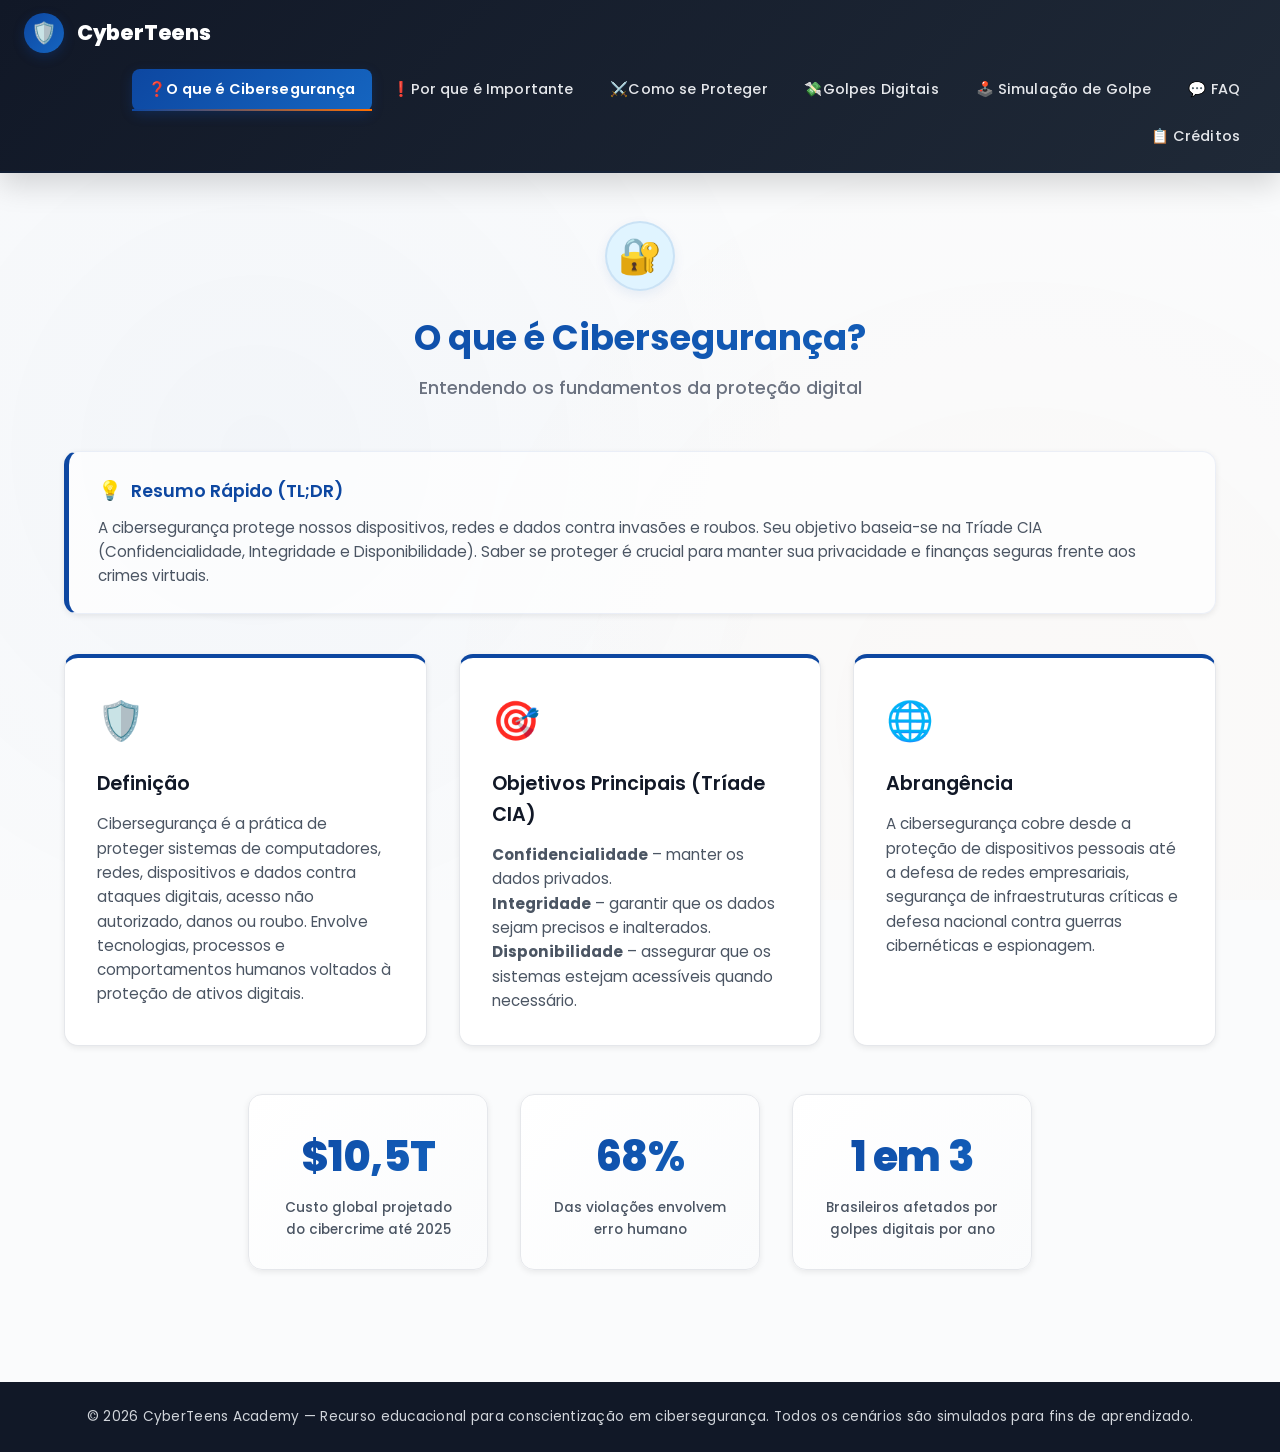
==== commit 81a78e5a: "SEO and GEO optimization added" ====
--- a/index.html
+++ b/index.html
@@ -3,13 +3,144 @@
 <head>
     <meta charset="UTF-8">
     <meta name="viewport" content="width=device-width, initial-scale=1.0">
-    <title>Segurança Digital | Guia Acadêmico</title>
+    <title>CyberTeens Academy: Guia de Cibersegurança e Proteção Digital</title>
+    
+    <!-- Meta Tags Principais de SEO -->
+    <meta name="description" content="Aprenda como se proteger de golpes digitais, phishing, engenharia social e golpes românticos. Guia de cibersegurança prático com simulações interativas para jovens.">
+    <meta name="keywords" content="cibersegurança, segurança digital, golpes na internet, phishing, engenharia social, simulador de golpes, jovens, proteção digital, cibercrime">
+    <meta name="author" content="Bruno, Diobel, Luana, Luis, Lucas, Mateus, Otávio">
+    <link rel="canonical" href="https://cyberteens.academy/index.html">
+    
+    <!-- Open Graph / Facebook -->
+    <meta property="og:type" content="website">
+    <meta property="og:url" content="https://cyberteens.academy/index.html">
+    <meta property="og:title" content="CyberTeens Academy: Guia de Cibersegurança e Proteção Digital">
+    <meta property="og:description" content="Proteja-se contra golpes online com nosso guia prático de cibersegurança e simuladores de fraude interativos para jovens e estudantes.">
+    <meta property="og:image" content="https://cyberteens.academy/images/logo.png">
+
+    <!-- Twitter -->
+    <meta property="twitter:card" content="summary_large_image">
+    <meta property="twitter:url" content="https://cyberteens.academy/index.html">
+    <meta property="twitter:title" content="CyberTeens Academy: Guia de Cibersegurança e Proteção Digital">
+    <meta property="twitter:description" content="Proteja-se contra golpes online com nosso guia prático de cibersegurança e simuladores de fraude interativos para jovens e estudantes.">
+    <meta property="twitter:image" content="https://cyberteens.academy/images/logo.png">
+
+    <!-- Estilos -->
     <link rel="stylesheet" href="./css/base.css">
     <link rel="stylesheet" href="./css/navbar.css">
     <link rel="stylesheet" href="./css/components.css">
     <link rel="stylesheet" href="./css/simulation.css">
     <link rel="stylesheet" href="./css/responsive.css">
     <link rel="stylesheet" href="./css/credits.css">
+    <link rel="stylesheet" href="./css/seo-geo.css">
+
+    <!-- Dados Estruturados JSON-LD (SEO & GEO E-E-A-T) -->
+    <script type="application/ld+json">
+    {
+      "@context": "https://schema.org",
+      "@graph": [
+        {
+          "@type": "WebSite",
+          "@id": "https://cyberteens.academy/#website",
+          "url": "https://cyberteens.academy/",
+          "name": "CyberTeens Academy",
+          "description": "Recurso educacional interativo de cibersegurança e proteção digital para jovens.",
+          "publisher": {
+            "@id": "https://cyberteens.academy/#organization"
+          },
+          "inLanguage": "pt-BR"
+        },
+        {
+          "@type": "EducationalOrganization",
+          "@id": "https://cyberteens.academy/#organization",
+          "name": "CyberTeens Academy",
+          "url": "https://cyberteens.academy/",
+          "logo": "https://cyberteens.academy/images/logo.png",
+          "description": "Academia educacional voltada para o ensino de cibersegurança e defesa contra golpes digitais para jovens."
+        },
+        {
+          "@type": "WebPage",
+          "@id": "https://cyberteens.academy/#webpage",
+          "url": "https://cyberteens.academy/index.html",
+          "name": "CyberTeens Academy: Guia de Cibersegurança e Proteção Digital",
+          "isPartOf": {
+            "@id": "https://cyberteens.academy/#website"
+          },
+          "about": [
+            {
+              "@type": "Thing",
+              "name": "Cibersegurança"
+            },
+            {
+              "@type": "Thing",
+              "name": "Segurança Digital"
+            },
+            {
+              "@type": "Thing",
+              "name": "Prevenção a Golpes"
+            }
+          ],
+          "description": "Aprenda como se proteger de golpes digitais, phishing e engenharia social. Guia prático de cibersegurança do CyberTeens com simulações interativas para jovens e escolas.",
+          "inLanguage": "pt-BR",
+          "datePublished": "2026-05-26T10:00:00+00:00",
+          "dateModified": "2026-05-26T10:00:00+00:00",
+          "breadcrumb": {
+            "@id": "https://cyberteens.academy/#breadcrumb"
+          }
+        },
+        {
+          "@type": "BreadcrumbList",
+          "@id": "https://cyberteens.academy/#breadcrumb",
+          "itemListElement": [
+            {
+              "@type": "ListItem",
+              "position": 1,
+              "name": "Home",
+              "item": "https://cyberteens.academy/index.html"
+            }
+          ]
+        },
+        {
+          "@type": "FAQPage",
+          "@id": "https://cyberteens.academy/#faq",
+          "mainEntity": [
+            {
+              "@type": "Question",
+              "name": "O que é cibersegurança e por que ela é importante para jovens?",
+              "acceptedAnswer": {
+                "@type": "Answer",
+                "text": "Cibersegurança é o conjunto de práticas para proteger sistemas, redes e dados contra ataques digitais. Para os jovens, ela é essencial para garantir a privacidade de dados pessoais, fotos e localizações, além de proteger contra fraudes financeiras e roubos de identidade online."
+              }
+            },
+            {
+              "@type": "Question",
+              "name": "Como identificar uma tentativa de Phishing?",
+              "acceptedAnswer": {
+                "@type": "Answer",
+                "text": "O phishing ocorre através de mensagens, e-mails ou links falsos que imitam fontes confiáveis (como bancos ou redes sociais). Para se proteger, sempre verifique com atenção o remetente, confira se o endereço do site (URL) é o oficial e desconfie de mensagens que exigem ações urgentes ou oferecem prêmios fáceis."
+              }
+            },
+            {
+              "@type": "Question",
+              "name": "Quais são as melhores práticas de proteção digital hoje?",
+              "acceptedAnswer": {
+                "@type": "Answer",
+                "text": "As melhores práticas incluem: 1. Usar senhas fortes e únicas para cada conta; 2. Ativar a Autenticação em Dois Fatores (2FA); 3. Manter softwares e sistemas atualizados; 4. Desconfiar de mensagens não solicitadas; 5. Verificar a URL dos sites e 6. Realizar backups periódicos dos seus dados."
+              }
+            },
+            {
+              "@type": "Question",
+              "name": "O que fazer se eu cair em um golpe digital?",
+              "acceptedAnswer": {
+                "@type": "Answer",
+                "text": "Se você for vítima de um golpe, avise imediatamente seus responsáveis ou a instituição envolvida (como seu banco), altere suas senhas, registre capturas de tela como prova e faça um Boletim de Ocorrência (BO) eletrônico para se proteger legalmente."
+              }
+            }
+          ]
+        }
+      ]
+    }
+    </script>
 </head>
 
 <body>
@@ -29,12 +160,16 @@
             <li><a href="#protecao" data-page="protecao">⚔️Como se Proteger</a></li>
             <li><a href="#golpes" data-page="golpes">💸Golpes Digitais</a></li>
             <li><a href="simulacao.html">🕹️ Simulação de Golpe</a></li>
+            <li><a href="#faq" data-page="faq">💬 FAQ</a></li>
             <li><a href="#creditos" data-page="creditos">📋 Créditos</a></li>
         </ul>
     </nav>
 
     <!-- ── CONTEÚDO PRINCIPAL ────────────────────── -->
     <main class="main-content" id="mainContent">
+
+        <!-- H1 Oculto Acessível para Otimização de SEO e Acessibilidade -->
+        <h1 class="sr-only">CyberTeens Academy: Guia Completo de Cibersegurança e Proteção contra Golpes Online</h1>
 
         <!-- PÁGINA 1: O que é Cibersegurança -->
         <section class="page-section active" id="page-o-que-e" data-page="o-que-e">
@@ -42,6 +177,12 @@
                 <div class="icon-circle" style="background:#e0f4ff;">🔐</div>
                 <h2>O que é Cibersegurança?</h2>
                 <p class="subtitle">Entendendo os fundamentos da proteção digital</p>
+            </div>
+
+            <!-- Caixa de Resumo Rápido (TL;DR) para LLMs e Leitura Rápida -->
+            <div class="tldr-box">
+                <h3>Resumo Rápido (TL;DR)</h3>
+                <p>A cibersegurança protege nossos dispositivos, redes e dados contra invasões e roubos. Seu objetivo baseia-se na Tríade CIA (Confidencialidade, Integridade e Disponibilidade). Saber se proteger é crucial para manter sua privacidade e finanças seguras frente aos crimes virtuais.</p>
             </div>
             <div class="cards-grid">
                 <div class="card accent-top">
@@ -91,6 +232,12 @@
                 <h2>Por que a Cibersegurança é Importante</h2>
                 <p class="subtitle">Impacto real e os riscos da segurança digital</p>
             </div>
+
+            <!-- Caixa de Resumo Rápido (TL;DR) para LLMs e Leitura Rápida -->
+            <div class="tldr-box">
+                <h3>Resumo Rápido (TL;DR)</h3>
+                <p>A falta de segurança digital acarreta sérios prejuízos financeiros, coloca vidas em risco por meio de invasões em hospitais e redes elétricas, expõe nossa privacidade pessoal de forma irremediável e constitui uma ameaça direta à soberania nacional.</p>
+            </div>
             <div class="cards-grid">
                 <div class="card warning-top">
                     <span class="card-icon">🏦</span>
@@ -127,6 +274,12 @@
                 <div class="icon-circle" style="background:#e8f5e9;">✅</div>
                 <h2>Como se Proteger</h2>
                 <p class="subtitle">Medidas práticas que todos devem adotar</p>
+            </div>
+
+            <!-- Caixa de Resumo Rápido (TL;DR) para LLMs e Leitura Rápida -->
+            <div class="tldr-box">
+                <h3>Resumo Rápido (TL;DR)</h3>
+                <p>Para se proteger online: use senhas fortes de 12+ caracteres, ative a autenticação em duas etapas (2FA), atualize seus programas constantemente, desconfie de mensagens não solicitadas, valide as URLs com HTTPS e faça cópias (backup) regulares dos seus arquivos importantes.</p>
             </div>
             <ul class="tip-list">
                 <li>
@@ -188,6 +341,12 @@
                 <h2>Golpes Digitais</h2>
                 <p class="subtitle">Tipos comuns de fraude online e como reconhecê-los</p>
             </div>
+
+            <!-- Caixa de Resumo Rápido (TL;DR) para LLMs e Leitura Rápida -->
+            <div class="tldr-box">
+                <h3>Resumo Rápido (TL;DR)</h3>
+                <p>Os golpes online mais recorrentes exploram a psicologia e a confiança humana. Os principais vetores incluem: Phishing (mensagens falsas), Engenharia Social (manipulação), Sites Falsos, Golpes de Investimento em Criptoativos, Falso Suporte Técnico e Golpes Românticos.</p>
+            </div>
             <div class="cards-grid">
                 <div class="scam-type-card">
                     <div class="scam-badge">🎣</div>
@@ -247,7 +406,78 @@
             </div>
         </section>
 
-        <!-- PÁGINA 5: Créditos -->
+        <!-- PÁGINA 5: Perguntas Frequentes (FAQ) -->
+        <section class="page-section" id="page-faq" data-page="faq">
+            <div class="section-header">
+                <div class="icon-circle" style="background:#e0f7fa;">💬</div>
+                <h2>Perguntas Frequentes (FAQ)</h2>
+                <p class="subtitle">Dúvidas comuns e esclarecimentos práticos sobre proteção na rede</p>
+            </div>
+
+            <!-- Caixa de Resumo Rápido (TL;DR) para LLMs e Leitura Rápida -->
+            <div class="tldr-box">
+                <h3>FAQ TL;DR</h3>
+                <p>Nesta área, esclarecemos as principais indagações sobre cibersegurança pessoal, detecção de Phishing, engenharia social e medidas de mitigação em caso de incidentes virtuais, respaldados por órgãos governamentais de segurança cibernética.</p>
+            </div>
+
+            <div class="faq-container">
+                <details class="faq-item">
+                    <summary>O que é cibersegurança e por que ela é importante para jovens?</summary>
+                    <div class="faq-content">
+                        <p>Cibersegurança representa a convergência de práticas, ferramentas e conceitos projetados para salvaguardar redes, computadores e dados de acessos indevidos e crimes digitais.</p>
+                        <p>Para adolescentes e jovens, a importância é vital devido à alta exposição diária online. Ela protege a privacidade de suas mídias pessoais, impede o roubo de dados de identidade para fraudes e evita perdas financeiras que podem desestabilizar famílias.</p>
+                    </div>
+                </details>
+
+                <details class="faq-item">
+                    <summary>Como posso identificar de forma certeira uma tentativa de Phishing?</summary>
+                    <div class="faq-content">
+                        <p>O Phishing caracteriza-se pela falsificação de comunicações oficiais para capturar dados. Fique atento a estes sinais:</p>
+                        <ul>
+                            <li><strong>Senso de Urgência:</strong> Mensagens afirmando que sua conta será bloqueada ou que você precisa agir em poucos minutos.</li>
+                            <li><strong>Inconsistência de Domínio:</strong> E-mails vindos de endereços estranhos (como <code>seguranca-itau@gmail-suporte.com</code> em vez de <code>itau.com.br</code>).</li>
+                            <li><strong>Solicitação de Dados Sensíveis:</strong> Bancos e instituições legítimas nunca solicitarão sua senha, token ou chaves de segurança por ligação, SMS ou WhatsApp.</li>
+                        </ul>
+                    </div>
+                </details>
+
+                <details class="faq-item">
+                    <summary>Quais são as melhores e mais eficazes práticas de proteção hoje?</summary>
+                    <div class="faq-content">
+                        <p>A segurança digital robusta fundamenta-se em atitudes preventivas consolidadas:</p>
+                        <ul>
+                            <li><strong>Senhas Complexas e Gestores:</strong> Use senhas longas com letras, números e símbolos especiais. Nunca repita senhas.</li>
+                            <li><strong>Autenticação em Duas Etapas (2FA):</strong> Habilite o 2FA via aplicativos autenticadores em todas as contas possíveis.</li>
+                            <li><strong>Mantenha tudo atualizado:</strong> As atualizações de sistemas operacionais contêm correções críticas para brechas exploradas por criminosos.</li>
+                            <li><strong>Uso seguro de Wi-Fi público:</strong> Evite acessar contas bancárias ou inserir dados sensíveis em redes Wi-Fi abertas e públicas sem o uso de uma VPN confiável.</li>
+                        </ul>
+                    </div>
+                </details>
+
+                <details class="faq-item">
+                    <summary>O que devo fazer caso seja vítima de um golpe digital?</summary>
+                    <div class="faq-content">
+                        <p>Caso tenha caído em um golpe, siga estes passos imediatamente para mitigar os danos:</p>
+                        <ul>
+                            <li><strong>Comunicação Imediata:</strong> Contate seu banco ou operadora financeira para bloquear transações suspeitas e cartões.</li>
+                            <li><strong>Coleta de Provas:</strong> Tire capturas de tela (prints) de todas as conversas, números de telefone, e-mails e transações financeiras realizadas.</li>
+                            <li><strong>Preservação de Acesso:</strong> Altere as senhas de suas contas afetadas e ative o 2FA caso ainda não o tenha feito.</li>
+                            <li><strong>Boletim de Ocorrência (BO):</strong> Registre um BO eletrônico na Delegacia de Crimes Cibernéticos de seu estado.</li>
+                        </ul>
+                        <div class="authoritative-sources">
+                            <strong>Referências e Fontes Oficiais:</strong>
+                            <ul>
+                                <li>Consulte as diretrizes oficiais de segurança cibernética na <a href="https://cartilha.cert.br/" target="_blank" rel="noopener noreferrer">Cartilha de Segurança do CERT.br</a>.</li>
+                                <li>Saiba mais sobre a governança de redes no <a href="https://cgi.br/" target="_blank" rel="noopener noreferrer">Comitê Gestor da Internet no Brasil (CGI.br)</a>.</li>
+                                <li>Conheça seus direitos de privacidade na <a href="http://www.planalto.gov.br/ccivil_03/_ato2015-2018/2018/lei/l13709.htm" target="_blank" rel="noopener noreferrer">Lei Geral de Proteção de Dados (LGPD)</a>.</li>
+                            </ul>
+                        </div>
+                    </div>
+                </details>
+            </div>
+        </section>
+
+        <!-- PÁGINA 6: Créditos -->
         <section class="page-section" id="page-creditos" data-page="creditos">
             <div class="section-header">
                 <div class="icon-circle" style="background:#e8e5f5;">📋</div>
@@ -269,58 +499,58 @@
                 <!-- Autor 1 -->
                 <div class="author-card">
                     <div class="author-photo">
-                        <img src="./images/bruno.jpeg" alt="Foto do Autor 1" class="author-img">
+                        <img src="./images/bruno.jpeg" alt="Foto de Bruno, desenvolvedor de frontend e coautor da plataforma CyberTeens Academy" class="author-img">
                     </div>
                     <span class="author-name">Bruno</span>
-                    <span class="author-role">Autor</span>
+                    <span class="author-role">Autor &amp; Pesquisador</span>
                 </div>
                 <!-- Autor 2 -->
                 <div class="author-card">
                     <div class="author-photo">
-                        <img src="./images/diobel.jpeg" alt="Foto do Autor 2" class="author-img">
+                        <img src="./images/diobel.jpeg" alt="Foto de Diobel, especialista em cibersegurança e coautor da plataforma CyberTeens Academy" class="author-img">
                     </div>
                     <span class="author-name">Diobel</span>
-                    <span class="author-role">Autor</span>
+                    <span class="author-role">Autor &amp; Pesquisador</span>
                 </div>
                 <!-- Autor 3 -->
                 <div class="author-card">
                     <div class="author-photo">
-                        <img src="./images/luana.jpeg" alt="Foto do Autor 3" class="author-img">
+                        <img src="./images/luana.jpeg" alt="Foto de Luana, especialista em design educacional e coautora da plataforma CyberTeens Academy" class="author-img">
                     </div>
                     <span class="author-name">Luana</span>
-                    <span class="author-role">Autor</span>
+                    <span class="author-role">Autora &amp; Designer</span>
                 </div>
                 <!-- Autor 4 -->
                 <div class="author-card">
                     <div class="author-photo">
-                        <img src="./images/luis.jpg" alt="Foto do Autor 4" class="author-img">
+                        <img src="./images/luis.jpg" alt="Foto de Luis Abrantes, coautor e engenheiro de sistemas da plataforma CyberTeens Academy" class="author-img">
                     </div>
                     <span class="author-name">Luis</span>
-                    <span class="author-role">Autor</span>
+                    <span class="author-role">Autor &amp; Engenheiro</span>
                 </div>
                 <!-- Autor 5 -->
                 <div class="author-card">
                     <div class="author-photo">
-                        <img src="./images/lucas.jpg" alt="Foto do Autor 5" class="author-img">
+                        <img src="./images/lucas.jpg" alt="Foto de Lucas, especialista em desenvolvimento de simuladores e coautor da plataforma CyberTeens Academy" class="author-img">
                     </div>
                     <span class="author-name">Lucas</span>
-                    <span class="author-role">Autor</span>
+                    <span class="author-role">Autor &amp; Desenvolvedor</span>
                 </div>
                 <!-- Autor 6 -->
                 <div class="author-card">
                     <div class="author-photo">
-                        <img src="./images/mateus.jpeg" alt="Foto do Autor 6" class="author-img">
+                        <img src="./images/mateus.jpeg" alt="Foto de Mateus, coautor e analista de conteúdo de segurança da plataforma CyberTeens Academy" class="author-img">
                     </div>
                     <span class="author-name">Mateus</span>
-                    <span class="author-role">Autor</span>
+                    <span class="author-role">Autor &amp; Pesquisador</span>
                 </div>
                 <!-- Autor 7 -->
                 <div class="author-card">
                     <div class="author-photo">
-                        <img src="./images/otavio.jpeg" alt="Foto do Autor 7" class="author-img">
+                        <img src="./images/otavio.jpeg" alt="Foto de Otávio, coautor e pesquisador de engenharia social da plataforma CyberTeens Academy" class="author-img">
                     </div>
                     <span class="author-name">Otávio</span>
-                    <span class="author-role">Autor</span>
+                    <span class="author-role">Autor &amp; Pesquisador</span>
                 </div>
             </div>
         </section>
--- a/css/seo-geo.css
+++ b/css/seo-geo.css
@@ -0,0 +1,204 @@
+/* ================================================================
+   SEO-GEO.CSS — Visual Styles for TL;DR, FAQ, and Accessibility
+   CyberTeens Academy | Premium Optimization Design
+   ================================================================ */
+
+/* Accessibility Utility for visually hidden SEO headers */
+.sr-only {
+    position: absolute;
+    width: 1px;
+    height: 1px;
+    padding: 0;
+    margin: -1px;
+    overflow: hidden;
+    clip: rect(0, 0, 0, 0);
+    white-space: nowrap;
+    border: 0;
+}
+
+/* TL;DR Executive Summary Block - Premium Glassmorphism */
+.tldr-box {
+    background: rgba(255, 255, 255, 0.65);
+    backdrop-filter: blur(16px);
+    -webkit-backdrop-filter: blur(16px);
+    border: 1px solid rgba(13, 71, 161, 0.08);
+    border-left: 5px solid var(--primary);
+    border-radius: var(--radius-lg);
+    padding: 1.5rem 1.8rem;
+    margin: 1.5rem 0 2.5rem 0;
+    box-shadow: var(--shadow-sm);
+    transition: all var(--transition);
+}
+
+.tldr-box:hover {
+    box-shadow: var(--shadow-md);
+    border-left-color: var(--primary-alt);
+    transform: translateY(-2px);
+}
+
+.tldr-box h3 {
+    color: var(--primary);
+    font-size: 1.1rem;
+    margin-bottom: 0.6rem;
+    display: flex;
+    align-items: center;
+    gap: 0.6rem;
+    font-weight: 600;
+}
+
+.tldr-box h3::before {
+    content: '💡';
+    font-size: 1.2rem;
+}
+
+.tldr-box p {
+    color: var(--gray-600);
+    font-size: 0.95rem;
+    line-height: 1.6;
+    margin: 0;
+}
+
+/* FAQ Accordion using HTML5 <details> & <summary> */
+.faq-container {
+    max-width: 850px;
+    margin: 2.5rem auto 4rem;
+    display: flex;
+    flex-direction: column;
+    gap: 1.2rem;
+}
+
+.faq-item {
+    background: var(--white);
+    border: 1px solid var(--gray-200);
+    border-radius: var(--radius-lg);
+    overflow: hidden;
+    transition: all var(--transition);
+    box-shadow: var(--shadow-xs);
+}
+
+.faq-item[open] {
+    border-color: var(--primary);
+    box-shadow: var(--shadow-md);
+}
+
+.faq-item summary {
+    padding: 1.3rem 1.8rem;
+    font-weight: 600;
+    color: var(--gray-800);
+    font-size: 1.05rem;
+    cursor: pointer;
+    display: flex;
+    justify-content: space-between;
+    align-items: center;
+    list-style: none;
+    user-select: none;
+    transition: all var(--transition);
+    outline: none;
+}
+
+.faq-item summary::-webkit-details-marker {
+    display: none;
+}
+
+.faq-item summary::after {
+    content: '➔';
+    font-size: 0.9rem;
+    color: var(--gray-400);
+    transition: transform var(--transition), color var(--transition);
+    transform: rotate(90deg);
+}
+
+.faq-item summary:hover {
+    color: var(--primary);
+    background: var(--gray-50);
+}
+
+.faq-item[open] summary {
+    color: var(--primary);
+    border-bottom: 1px solid var(--gray-150);
+    background: var(--white);
+}
+
+.faq-item[open] summary::after {
+    transform: rotate(270deg);
+    color: var(--primary);
+}
+
+.faq-content {
+    padding: 1.5rem 1.8rem;
+    color: var(--gray-600);
+    font-size: 0.95rem;
+    line-height: 1.6;
+    background: var(--white);
+    animation: slideDown 0.35s cubic-bezier(0.4, 0, 0.2, 1);
+}
+
+.faq-content p {
+    margin-bottom: 1rem;
+}
+
+.faq-content p:last-child {
+    margin-bottom: 0;
+}
+
+.faq-content ul {
+    margin-left: 1.5rem;
+    margin-top: 0.5rem;
+    margin-bottom: 0.5rem;
+    display: flex;
+    flex-direction: column;
+    gap: 0.4rem;
+}
+
+.faq-content ul li {
+    font-size: 0.92rem;
+}
+
+.faq-content .authoritative-sources {
+    margin-top: 1.2rem;
+    padding-top: 1rem;
+    border-top: 1px dashed var(--gray-200);
+    font-size: 0.88rem;
+    color: var(--gray-500);
+}
+
+.faq-content .authoritative-sources a {
+    color: var(--primary);
+    text-decoration: none;
+    font-weight: 500;
+    transition: color var(--transitionFast);
+}
+
+.faq-content .authoritative-sources a:hover {
+    color: var(--primary-alt);
+    text-decoration: underline;
+}
+
+@keyframes slideDown {
+    from {
+        opacity: 0;
+        transform: translateY(-8px);
+    }
+    to {
+        opacity: 1;
+        transform: translateY(0);
+    }
+}
+
+/* FAQ link styling in sections */
+.faq-item summary:focus-visible {
+    box-shadow: var(--shadow-focus);
+}
+
+/* Date and Last Updated styles */
+.last-updated-badge {
+    display: inline-block;
+    background: var(--gray-150);
+    color: var(--gray-600);
+    font-size: 0.8rem;
+    padding: 0.3rem 0.8rem;
+    border-radius: var(--radius-sm);
+    font-weight: 500;
+    margin-bottom: 1rem;
+    border: 1px solid var(--gray-200);
+}
